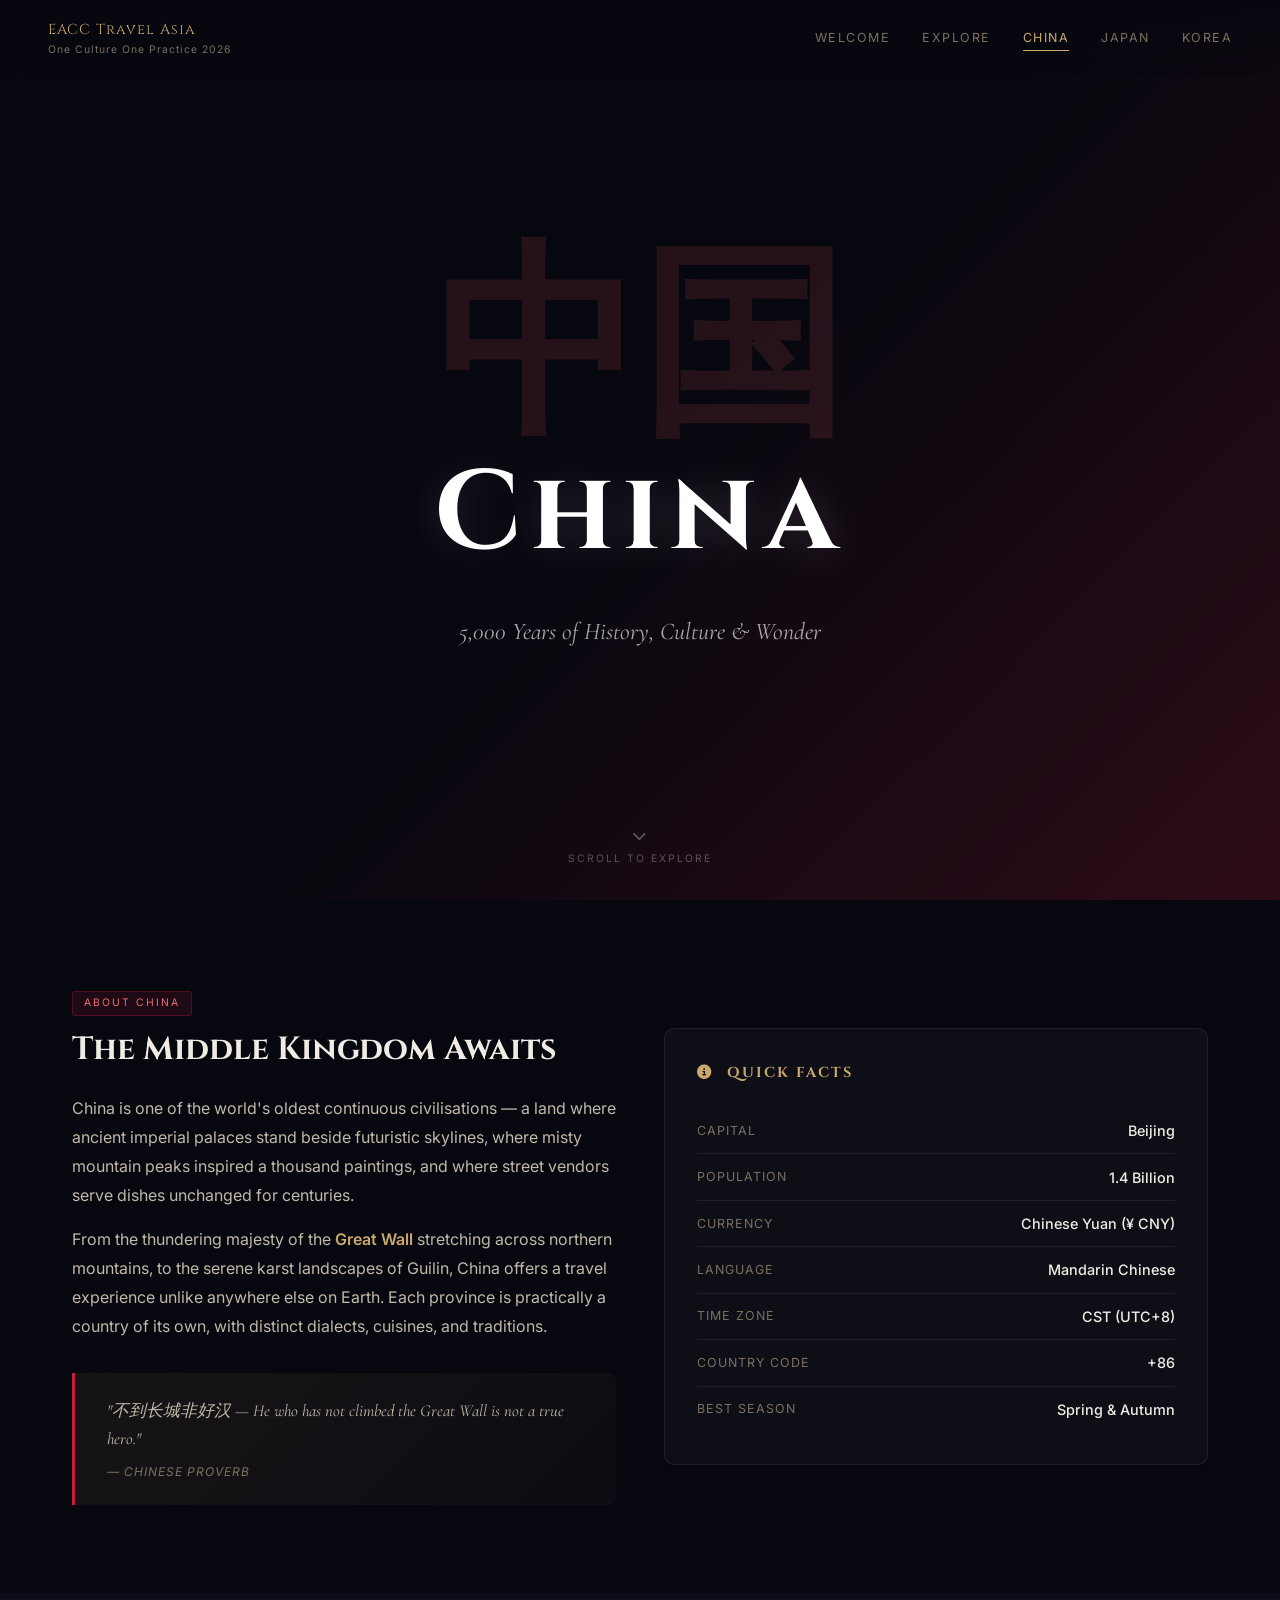
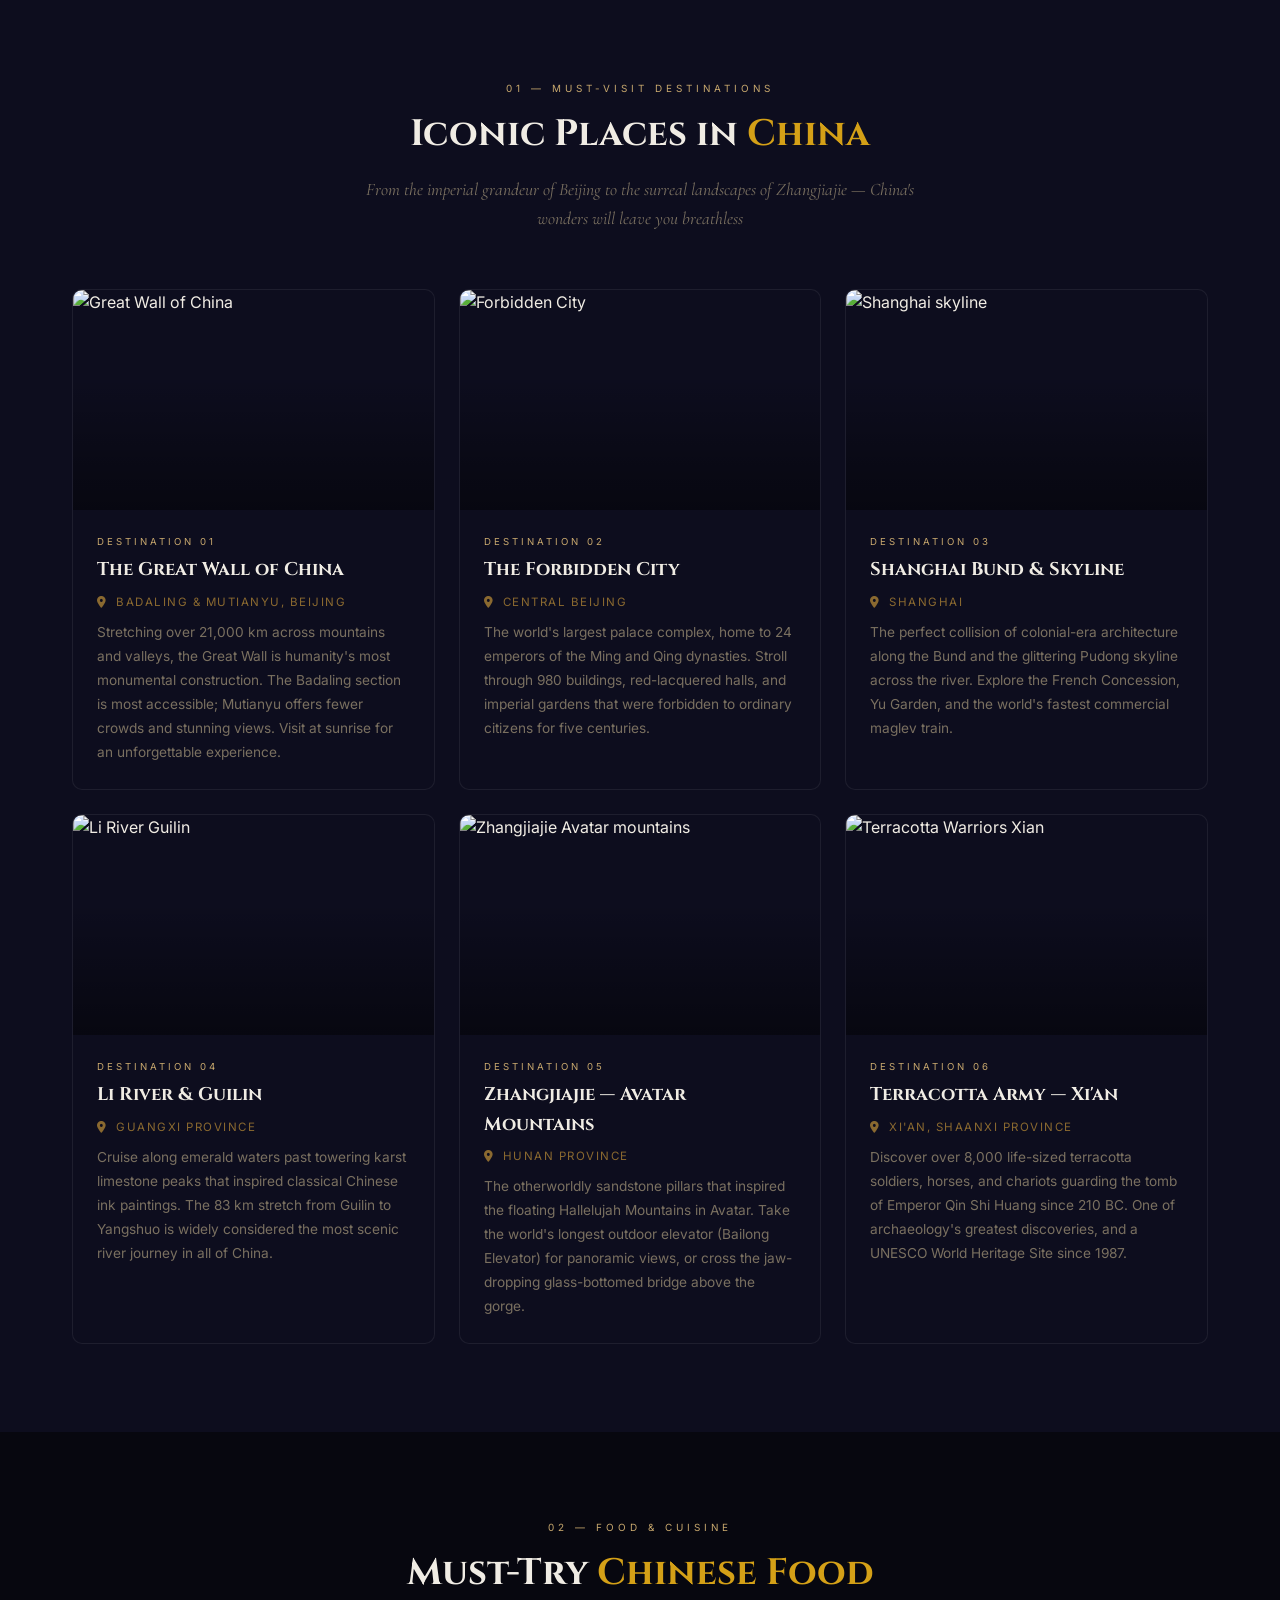
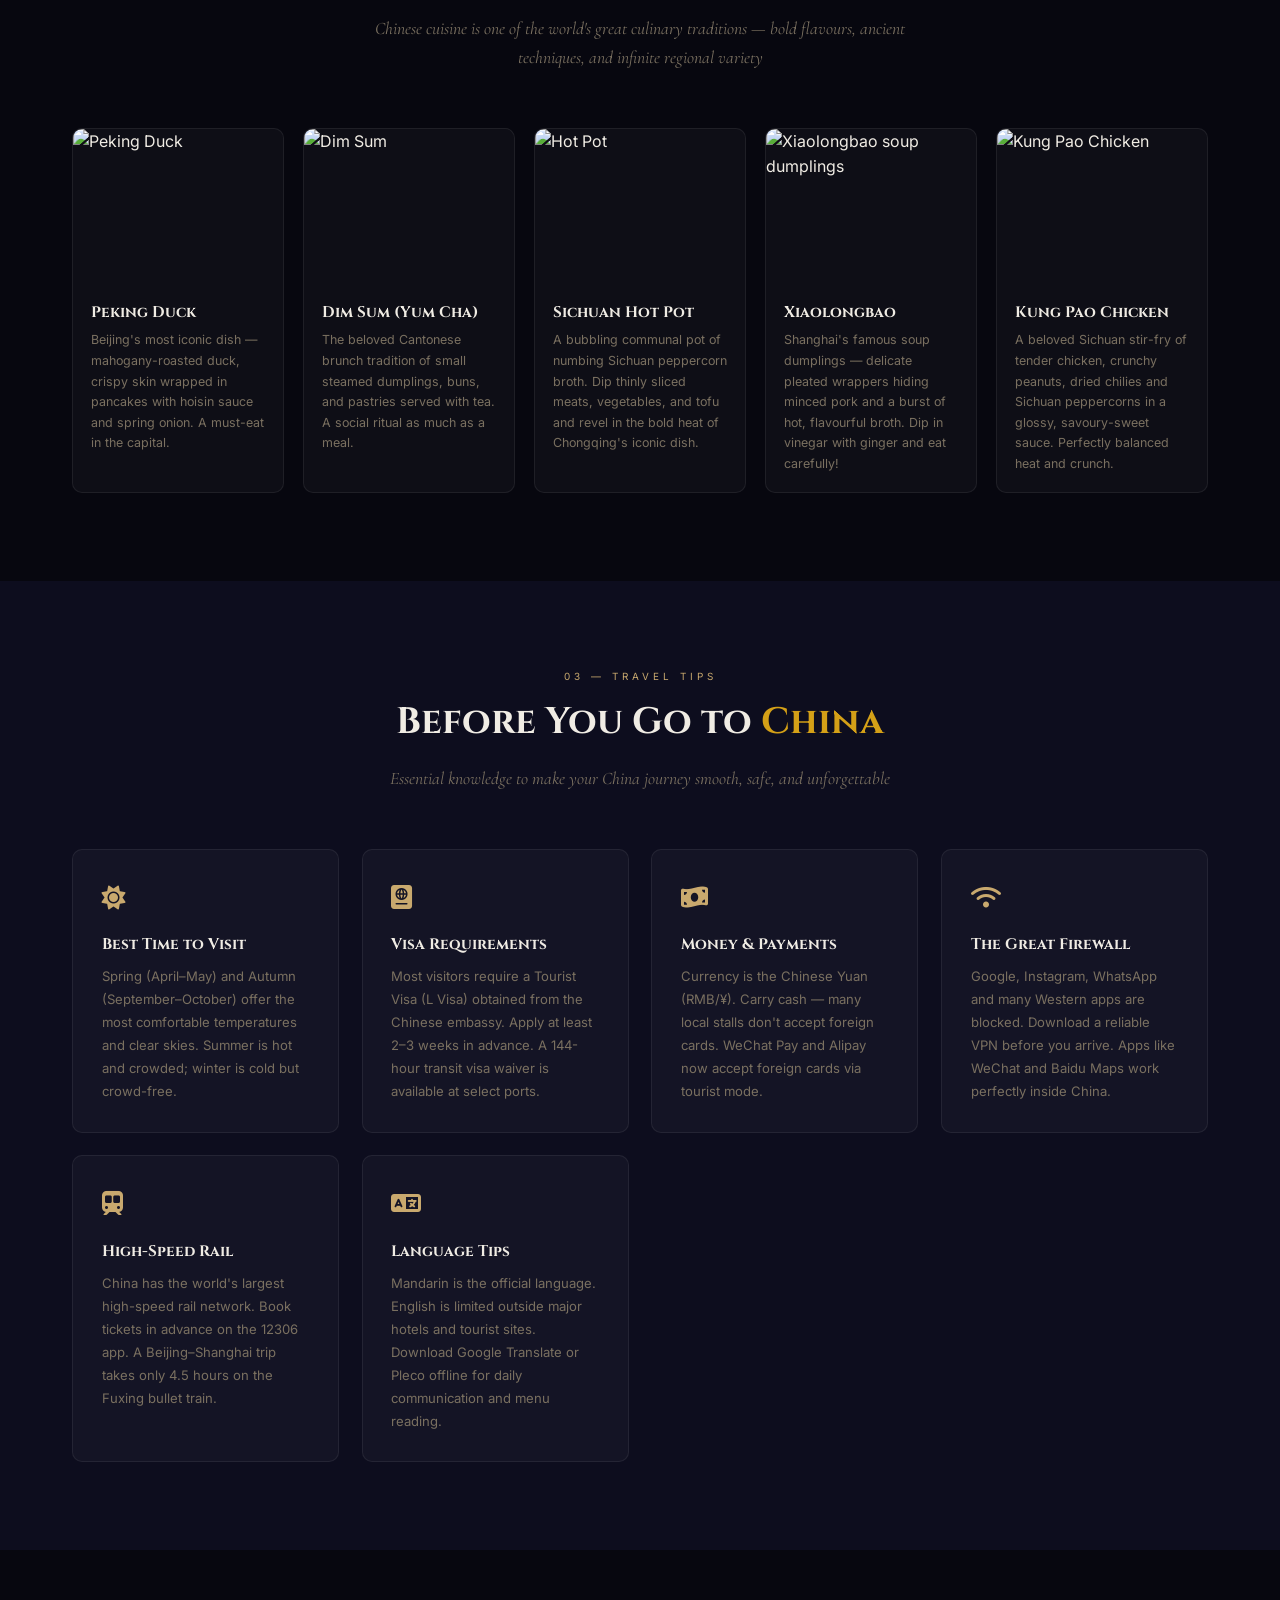
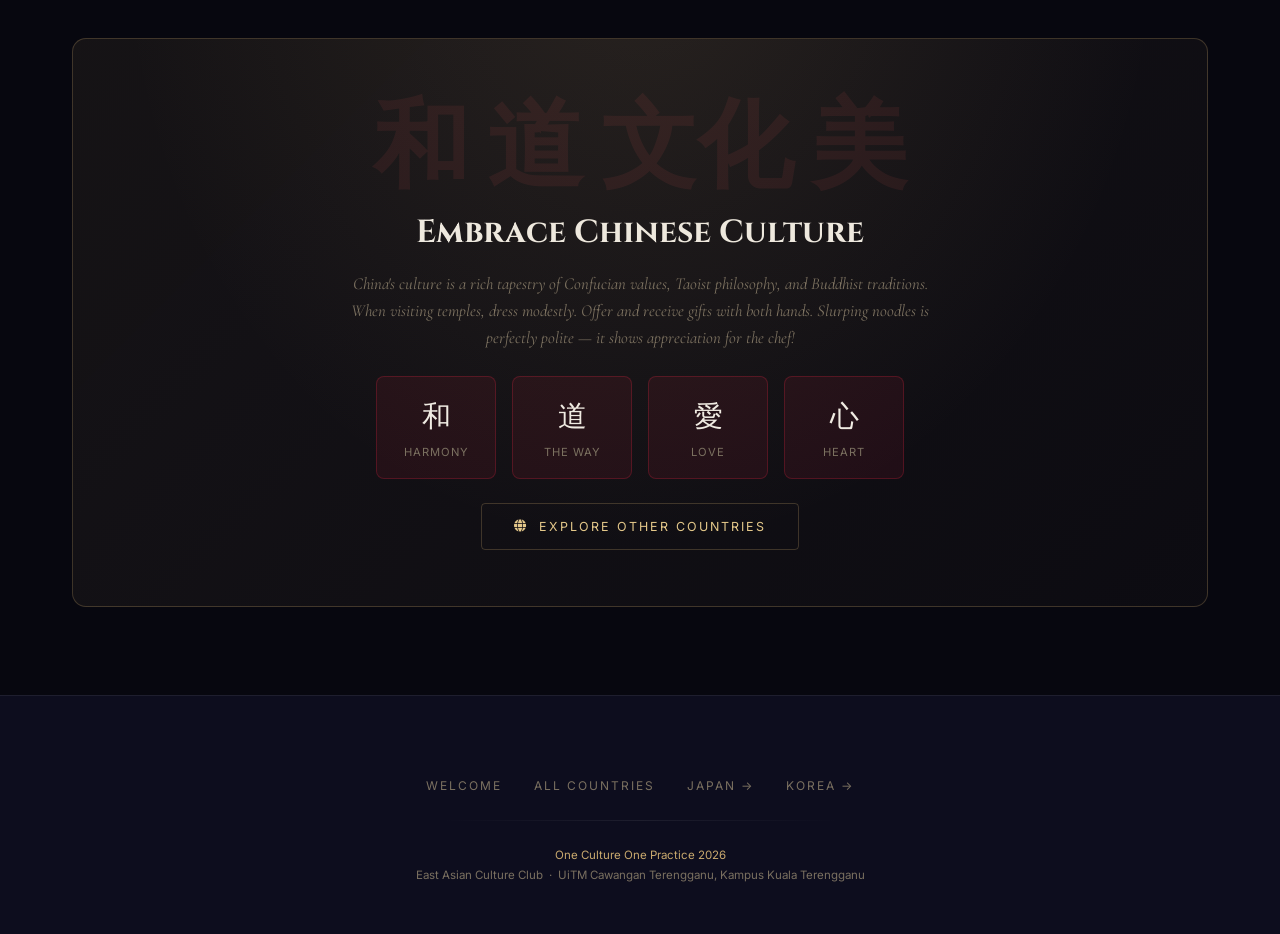
==== china.html @ a88ad06d "Initial commit: EACC East Asia Travel Website - One Culture One Practice 2026" ====
<!DOCTYPE html>
<html lang="en">
<head>
  <meta charset="UTF-8">
  <meta name="viewport" content="width=device-width, initial-scale=1.0">
  <title>China Travel Ideas — EACC One Culture One Practice 2026</title>
  <meta name="description" content="Discover China's must-visit destinations, food, and travel tips. Presented by EACC UiTM at One Culture One Practice 2026.">
  <link rel="preconnect" href="https://fonts.googleapis.com">
  <link rel="preconnect" href="https://fonts.gstatic.com" crossorigin>
  <link href="https://fonts.googleapis.com/css2?family=Cinzel:wght@400;600;700&family=Cormorant+Garamond:ital,wght@0,300;0,400;0,600;1,300;1,400&family=Inter:wght@300;400;500;600;700&display=swap" rel="stylesheet">
  <link rel="stylesheet" href="https://cdnjs.cloudflare.com/ajax/libs/font-awesome/6.5.0/css/all.min.css">
  <link rel="stylesheet" href="css/style.css">
  <style>
    .china-accent { color: var(--china-red); }
    .section-title .accent { color: #d4a017; }
    .china-body .tip-card:hover { border-color: rgba(196,30,58,0.4); box-shadow: 0 0 30px rgba(196,30,58,0.08); }
    .intro-accent { border-left-color: var(--china-red) !important; }
    .china-tag { background:rgba(196,30,58,0.12); color:#e87070; border:1px solid rgba(196,30,58,0.3); display:inline-block; font-size:0.65rem; text-transform:uppercase; letter-spacing:2px; padding:0.2rem 0.7rem; border-radius:3px; margin-bottom:0.5rem; }
  </style>
</head>
<body class="country-body china-body">

  <!-- Navbar -->
  <nav class="navbar" role="navigation">
    <div class="nav-brand">
      <img src="assets/eacc-logo.png" alt="EACC" onerror="this.style.display='none'" style="height:34px;">
      <div>
        <span class="nav-brand-text">EACC Travel Asia</span>
        <span class="nav-brand-sub">One Culture One Practice 2026</span>
      </div>
    </div>
    <button class="nav-toggle" aria-label="Toggle navigation"><span></span><span></span><span></span></button>
    <ul class="nav-links">
      <li><a href="index.html">Welcome</a></li>
      <li><a href="main.html">Explore</a></li>
      <li><a href="china.html" class="active">China</a></li>
      <li><a href="japan.html">Japan</a></li>
      <li><a href="korea.html">Korea</a></li>
    </ul>
  </nav>

  <!-- HERO -->
  <section class="country-hero" aria-label="China hero">
    <div class="hero-bg" style="background-image:url('https://images.unsplash.com/photo-1508804185872-d7badad00f7d?auto=format&fit=crop&w=1920&q=80');"></div>
    <div class="hero-overlay china-overlay"></div>
    <div class="hero-content">
      <div class="hero-script" aria-hidden="true">中国</div>
      <h1 class="hero-country-name">China</h1>
      <p class="hero-country-sub">5,000 Years of History, Culture &amp; Wonder</p>
    </div>
    <div class="hero-scroll-hint" aria-hidden="true">
      <i class="fa-solid fa-chevron-down"></i>
      <span>Scroll to explore</span>
    </div>
  </section>

  <!-- INTRODUCTION -->
  <section class="section">
    <div class="container">
      <div class="intro-grid">
        <div class="intro-text">
          <div class="china-tag">About China</div>
          <h2 style="font-family:'Cinzel',serif; font-size:clamp(1.3rem,3vw,2rem); color:var(--text); margin-bottom:1.2rem;">
            The Middle Kingdom Awaits
          </h2>
          <p>China is one of the world's oldest continuous civilisations — a land where ancient imperial palaces stand beside futuristic skylines, where misty mountain peaks inspired a thousand paintings, and where street vendors serve dishes unchanged for centuries.</p>
          <p>From the thundering majesty of the <span class="highlight">Great Wall</span> stretching across northern mountains, to the serene karst landscapes of Guilin, China offers a travel experience unlike anywhere else on Earth. Each province is practically a country of its own, with distinct dialects, cuisines, and traditions.</p>
          <div class="quote-block intro-accent" style="border-left-color:var(--china-red);">
            <blockquote>"不到长城非好汉 — He who has not climbed the Great Wall is not a true hero."</blockquote>
            <cite>— Chinese Proverb</cite>
          </div>
        </div>
        <div>
          <div class="quick-facts">
            <h3><i class="fa-solid fa-circle-info" style="margin-right:0.5rem;"></i> Quick Facts</h3>
            <div class="fact-row"><span class="fact-key">Capital</span><span class="fact-val">Beijing</span></div>
            <div class="fact-row"><span class="fact-key">Population</span><span class="fact-val">1.4 Billion</span></div>
            <div class="fact-row"><span class="fact-key">Currency</span><span class="fact-val">Chinese Yuan (¥ CNY)</span></div>
            <div class="fact-row"><span class="fact-key">Language</span><span class="fact-val">Mandarin Chinese</span></div>
            <div class="fact-row"><span class="fact-key">Time Zone</span><span class="fact-val">CST (UTC+8)</span></div>
            <div class="fact-row"><span class="fact-key">Country Code</span><span class="fact-val">+86</span></div>
            <div class="fact-row"><span class="fact-key">Best Season</span><span class="fact-val">Spring &amp; Autumn</span></div>
          </div>
        </div>
      </div>
    </div>
  </section>

  <!-- DESTINATIONS -->
  <section class="section section-alt" id="destinations">
    <div class="container">
      <div class="section-header fade-in">
        <span class="section-number">01 — Must-Visit Destinations</span>
        <h2 class="section-title">Iconic Places in <span class="accent">China</span></h2>
        <p class="section-desc">From the imperial grandeur of Beijing to the surreal landscapes of Zhangjiajie — China's wonders will leave you breathless</p>
      </div>
      <div class="destinations-grid">

        <article class="dest-card fade-in">
          <div class="dest-img-wrap">
            <img class="dest-img" src="https://images.unsplash.com/photo-1508804185872-d7badad00f7d?auto=format&fit=crop&w=800&q=80" alt="Great Wall of China" loading="lazy">
            <div class="dest-img-overlay"></div>
          </div>
          <div class="dest-info">
            <span class="dest-rank">Destination 01</span>
            <h3 class="dest-name">The Great Wall of China</h3>
            <p class="dest-location"><i class="fa-solid fa-location-dot" style="margin-right:4px;"></i> Badaling &amp; Mutianyu, Beijing</p>
            <p class="dest-desc">Stretching over 21,000 km across mountains and valleys, the Great Wall is humanity's most monumental construction. The Badaling section is most accessible; Mutianyu offers fewer crowds and stunning views. Visit at sunrise for an unforgettable experience.</p>
          </div>
        </article>

        <article class="dest-card fade-in delay-1">
          <div class="dest-img-wrap">
            <img class="dest-img" src="https://images.unsplash.com/photo-1529921879218-f99546ab2f5a?auto=format&fit=crop&w=800&q=80" alt="Forbidden City" loading="lazy">
            <div class="dest-img-overlay"></div>
          </div>
          <div class="dest-info">
            <span class="dest-rank">Destination 02</span>
            <h3 class="dest-name">The Forbidden City</h3>
            <p class="dest-location"><i class="fa-solid fa-location-dot" style="margin-right:4px;"></i> Central Beijing</p>
            <p class="dest-desc">The world's largest palace complex, home to 24 emperors of the Ming and Qing dynasties. Stroll through 980 buildings, red-lacquered halls, and imperial gardens that were forbidden to ordinary citizens for five centuries.</p>
          </div>
        </article>

        <article class="dest-card fade-in delay-2">
          <div class="dest-img-wrap">
            <img class="dest-img" src="https://images.unsplash.com/photo-1537531829519-3a3ef9e98a27?auto=format&fit=crop&w=800&q=80" alt="Shanghai skyline" loading="lazy">
            <div class="dest-img-overlay"></div>
          </div>
          <div class="dest-info">
            <span class="dest-rank">Destination 03</span>
            <h3 class="dest-name">Shanghai Bund &amp; Skyline</h3>
            <p class="dest-location"><i class="fa-solid fa-location-dot" style="margin-right:4px;"></i> Shanghai</p>
            <p class="dest-desc">The perfect collision of colonial-era architecture along the Bund and the glittering Pudong skyline across the river. Explore the French Concession, Yu Garden, and the world's fastest commercial maglev train.</p>
          </div>
        </article>

        <article class="dest-card fade-in delay-3">
          <div class="dest-img-wrap">
            <img class="dest-img" src="https://images.unsplash.com/photo-1570197788417-0e82375c9371?auto=format&fit=crop&w=800&q=80" alt="Li River Guilin" loading="lazy">
            <div class="dest-img-overlay"></div>
          </div>
          <div class="dest-info">
            <span class="dest-rank">Destination 04</span>
            <h3 class="dest-name">Li River &amp; Guilin</h3>
            <p class="dest-location"><i class="fa-solid fa-location-dot" style="margin-right:4px;"></i> Guangxi Province</p>
            <p class="dest-desc">Cruise along emerald waters past towering karst limestone peaks that inspired classical Chinese ink paintings. The 83 km stretch from Guilin to Yangshuo is widely considered the most scenic river journey in all of China.</p>
          </div>
        </article>

        <article class="dest-card fade-in delay-4">
          <div class="dest-img-wrap">
            <img class="dest-img" src="https://images.unsplash.com/photo-1538543651-caaa4b676eb3?auto=format&fit=crop&w=800&q=80" alt="Zhangjiajie Avatar mountains" loading="lazy">
            <div class="dest-img-overlay"></div>
          </div>
          <div class="dest-info">
            <span class="dest-rank">Destination 05</span>
            <h3 class="dest-name">Zhangjiajie — Avatar Mountains</h3>
            <p class="dest-location"><i class="fa-solid fa-location-dot" style="margin-right:4px;"></i> Hunan Province</p>
            <p class="dest-desc">The otherworldly sandstone pillars that inspired the floating Hallelujah Mountains in Avatar. Take the world's longest outdoor elevator (Bailong Elevator) for panoramic views, or cross the jaw-dropping glass-bottomed bridge above the gorge.</p>
          </div>
        </article>

        <article class="dest-card fade-in">
          <div class="dest-img-wrap">
            <img class="dest-img" src="https://images.unsplash.com/photo-1548013146-72479768bada?auto=format&fit=crop&w=800&q=80" alt="Terracotta Warriors Xian" loading="lazy">
            <div class="dest-img-overlay"></div>
          </div>
          <div class="dest-info">
            <span class="dest-rank">Destination 06</span>
            <h3 class="dest-name">Terracotta Army — Xi'an</h3>
            <p class="dest-location"><i class="fa-solid fa-location-dot" style="margin-right:4px;"></i> Xi'an, Shaanxi Province</p>
            <p class="dest-desc">Discover over 8,000 life-sized terracotta soldiers, horses, and chariots guarding the tomb of Emperor Qin Shi Huang since 210 BC. One of archaeology's greatest discoveries, and a UNESCO World Heritage Site since 1987.</p>
          </div>
        </article>

      </div>
    </div>
  </section>

  <!-- FOOD -->
  <section class="section" id="food">
    <div class="container">
      <div class="section-header fade-in">
        <span class="section-number">02 — Food &amp; Cuisine</span>
        <h2 class="section-title">Must-Try <span class="accent">Chinese Food</span></h2>
        <p class="section-desc">Chinese cuisine is one of the world's great culinary traditions — bold flavours, ancient techniques, and infinite regional variety</p>
      </div>
      <div class="food-grid">

        <div class="food-card fade-in">
          <div class="food-img-wrap">
            <img class="food-img" src="https://images.unsplash.com/photo-1563245372-f21724e3856d?auto=format&fit=crop&w=600&q=80" alt="Peking Duck" loading="lazy">
          </div>
          <div class="food-info">
            <h3 class="food-name">Peking Duck</h3>
            <p class="food-desc">Beijing's most iconic dish — mahogany-roasted duck, crispy skin wrapped in pancakes with hoisin sauce and spring onion. A must-eat in the capital.</p>
          </div>
        </div>

        <div class="food-card fade-in delay-1">
          <div class="food-img-wrap">
            <img class="food-img" src="https://images.unsplash.com/photo-1558618666-fcd25c85cd64?auto=format&fit=crop&w=600&q=80" alt="Dim Sum" loading="lazy">
          </div>
          <div class="food-info">
            <h3 class="food-name">Dim Sum (Yum Cha)</h3>
            <p class="food-desc">The beloved Cantonese brunch tradition of small steamed dumplings, buns, and pastries served with tea. A social ritual as much as a meal.</p>
          </div>
        </div>

        <div class="food-card fade-in delay-2">
          <div class="food-img-wrap">
            <img class="food-img" src="https://images.unsplash.com/photo-1547592166-23ac45744acd?auto=format&fit=crop&w=600&q=80" alt="Hot Pot" loading="lazy">
          </div>
          <div class="food-info">
            <h3 class="food-name">Sichuan Hot Pot</h3>
            <p class="food-desc">A bubbling communal pot of numbing Sichuan peppercorn broth. Dip thinly sliced meats, vegetables, and tofu and revel in the bold heat of Chongqing's iconic dish.</p>
          </div>
        </div>

        <div class="food-card fade-in delay-3">
          <div class="food-img-wrap">
            <img class="food-img" src="https://images.unsplash.com/photo-1496116218417-1a781b1c416c?auto=format&fit=crop&w=600&q=80" alt="Xiaolongbao soup dumplings" loading="lazy">
          </div>
          <div class="food-info">
            <h3 class="food-name">Xiaolongbao</h3>
            <p class="food-desc">Shanghai's famous soup dumplings — delicate pleated wrappers hiding minced pork and a burst of hot, flavourful broth. Dip in vinegar with ginger and eat carefully!</p>
          </div>
        </div>

        <div class="food-card fade-in delay-4">
          <div class="food-img-wrap">
            <img class="food-img" src="https://images.unsplash.com/photo-1455619452474-d2be8b1e70cd?auto=format&fit=crop&w=600&q=80" alt="Kung Pao Chicken" loading="lazy">
          </div>
          <div class="food-info">
            <h3 class="food-name">Kung Pao Chicken</h3>
            <p class="food-desc">A beloved Sichuan stir-fry of tender chicken, crunchy peanuts, dried chilies and Sichuan peppercorns in a glossy, savoury-sweet sauce. Perfectly balanced heat and crunch.</p>
          </div>
        </div>

      </div>
    </div>
  </section>

  <!-- TRAVEL TIPS -->
  <section class="section section-alt" id="tips">
    <div class="container">
      <div class="section-header fade-in">
        <span class="section-number">03 — Travel Tips</span>
        <h2 class="section-title">Before You Go to <span class="accent">China</span></h2>
        <p class="section-desc">Essential knowledge to make your China journey smooth, safe, and unforgettable</p>
      </div>
      <div class="tips-grid">
        <div class="tip-card fade-in">
          <div class="tip-icon"><i class="fa-solid fa-sun"></i></div>
          <h3 class="tip-title">Best Time to Visit</h3>
          <p class="tip-text">Spring (April–May) and Autumn (September–October) offer the most comfortable temperatures and clear skies. Summer is hot and crowded; winter is cold but crowd-free.</p>
        </div>
        <div class="tip-card fade-in delay-1">
          <div class="tip-icon"><i class="fa-solid fa-passport"></i></div>
          <h3 class="tip-title">Visa Requirements</h3>
          <p class="tip-text">Most visitors require a Tourist Visa (L Visa) obtained from the Chinese embassy. Apply at least 2–3 weeks in advance. A 144-hour transit visa waiver is available at select ports.</p>
        </div>
        <div class="tip-card fade-in delay-2">
          <div class="tip-icon"><i class="fa-solid fa-money-bill-wave"></i></div>
          <h3 class="tip-title">Money &amp; Payments</h3>
          <p class="tip-text">Currency is the Chinese Yuan (RMB/¥). Carry cash — many local stalls don't accept foreign cards. WeChat Pay and Alipay now accept foreign cards via tourist mode.</p>
        </div>
        <div class="tip-card fade-in delay-3">
          <div class="tip-icon"><i class="fa-solid fa-wifi"></i></div>
          <h3 class="tip-title">The Great Firewall</h3>
          <p class="tip-text">Google, Instagram, WhatsApp and many Western apps are blocked. Download a reliable VPN before you arrive. Apps like WeChat and Baidu Maps work perfectly inside China.</p>
        </div>
        <div class="tip-card fade-in delay-4">
          <div class="tip-icon"><i class="fa-solid fa-train-subway"></i></div>
          <h3 class="tip-title">High-Speed Rail</h3>
          <p class="tip-text">China has the world's largest high-speed rail network. Book tickets in advance on the 12306 app. A Beijing–Shanghai trip takes only 4.5 hours on the Fuxing bullet train.</p>
        </div>
        <div class="tip-card fade-in">
          <div class="tip-icon"><i class="fa-solid fa-language"></i></div>
          <h3 class="tip-title">Language Tips</h3>
          <p class="tip-text">Mandarin is the official language. English is limited outside major hotels and tourist sites. Download Google Translate or Pleco offline for daily communication and menu reading.</p>
        </div>
      </div>
    </div>
  </section>

  <!-- CULTURAL INSIGHT -->
  <section class="section" id="culture">
    <div class="container">
      <div class="cultural-banner fade-in">
        <div class="cultural-banner-script" aria-hidden="true" style="color:#ff6060;">和 道 文化 美</div>
        <h2>Embrace Chinese Culture</h2>
        <p>China's culture is a rich tapestry of Confucian values, Taoist philosophy, and Buddhist traditions. When visiting temples, dress modestly. Offer and receive gifts with both hands. Slurping noodles is perfectly polite — it shows appreciation for the chef!</p>
        <div style="display:flex; gap:1rem; justify-content:center; flex-wrap:wrap; margin:1.5rem 0;">
          <div style="background:rgba(196,30,58,0.1); border:1px solid rgba(196,30,58,0.3); border-radius:8px; padding:1rem 1.5rem; text-align:center; min-width:120px;">
            <div style="font-size:1.8rem; margin-bottom:0.3rem;">和</div>
            <div style="font-size:0.7rem; color:var(--text-muted); text-transform:uppercase; letter-spacing:1px;">Harmony</div>
          </div>
          <div style="background:rgba(196,30,58,0.1); border:1px solid rgba(196,30,58,0.3); border-radius:8px; padding:1rem 1.5rem; text-align:center; min-width:120px;">
            <div style="font-size:1.8rem; margin-bottom:0.3rem;">道</div>
            <div style="font-size:0.7rem; color:var(--text-muted); text-transform:uppercase; letter-spacing:1px;">The Way</div>
          </div>
          <div style="background:rgba(196,30,58,0.1); border:1px solid rgba(196,30,58,0.3); border-radius:8px; padding:1rem 1.5rem; text-align:center; min-width:120px;">
            <div style="font-size:1.8rem; margin-bottom:0.3rem;">愛</div>
            <div style="font-size:0.7rem; color:var(--text-muted); text-transform:uppercase; letter-spacing:1px;">Love</div>
          </div>
          <div style="background:rgba(196,30,58,0.1); border:1px solid rgba(196,30,58,0.3); border-radius:8px; padding:1rem 1.5rem; text-align:center; min-width:120px;">
            <div style="font-size:1.8rem; margin-bottom:0.3rem;">心</div>
            <div style="font-size:0.7rem; color:var(--text-muted); text-transform:uppercase; letter-spacing:1px;">Heart</div>
          </div>
        </div>
        <a href="main.html" class="explore-more-btn">
          <i class="fa-solid fa-globe"></i> Explore Other Countries
        </a>
      </div>
    </div>
  </section>

  <!-- Footer -->
  <footer class="page-footer">
    <div class="footer-logos">
      <img src="assets/uitm-logo.png" alt="UiTM" onerror="this.style.display='none'">
      <img src="assets/eacc-logo.png" alt="EACC" onerror="this.style.display='none'">
    </div>
    <nav class="footer-nav">
      <a href="index.html">Welcome</a>
      <a href="main.html">All Countries</a>
      <a href="japan.html">Japan →</a>
      <a href="korea.html">Korea →</a>
    </nav>
    <div class="footer-divider"></div>
    <p class="footer-credit">
      <span>One Culture One Practice 2026</span><br>
      East Asian Culture Club &nbsp;·&nbsp; UiTM Cawangan Terengganu, Kampus Kuala Terengganu
    </p>
  </footer>

  <script src="js/animations.js"></script>
</body>
</html>
---- css/style.css ----
/* ================================================
   EACC Travel Asia — One Culture One Practice 2026
   Main Stylesheet
   ================================================ */

/* ---- Variables ---- */
:root {
  --dark-bg: #07070f;
  --bg-2: #0d0d1e;
  --bg-card: rgba(255,255,255,0.03);
  --gold: #c9a96e;
  --gold-light: #e4c88a;
  --gold-dark: #8a6930;
  --red-accent: #c84b31;
  --text: #f0ece4;
  --text-sub: #c0b8a8;
  --text-muted: #7a7060;
  --border: rgba(201,169,110,0.25);
  --border-subtle: rgba(255,255,255,0.07);
  --glow: 0 0 40px rgba(201,169,110,0.12);
  --china-red: #c41e3a;
  --china-gold: #f5c518;
  --japan-crimson: #bc002d;
  --japan-sakura: #ffb7c5;
  --korea-blue: #003478;
  --korea-red: #cd2e3a;
}

/* ---- Reset ---- */
*, *::before, *::after { margin:0; padding:0; box-sizing:border-box; }
html { scroll-behavior:smooth; font-size:16px; }
body { background:var(--dark-bg); color:var(--text); font-family:'Inter',sans-serif; line-height:1.6; overflow-x:hidden; min-height:100vh; }
img { max-width:100%; height:auto; display:block; }
a { text-decoration:none; color:inherit; }
ul { list-style:none; }

/* ---- Custom Scrollbar ---- */
::-webkit-scrollbar { width:6px; }
::-webkit-scrollbar-track { background:var(--dark-bg); }
::-webkit-scrollbar-thumb { background:var(--gold-dark); border-radius:3px; }

/* ================================================
   LANDING PAGE
   ================================================ */
.landing-body {
  background: radial-gradient(ellipse at 50% 40%, #14102a 0%, #07070f 60%);
  min-height:100vh;
  display:flex; align-items:center; justify-content:center;
  position:relative; overflow:hidden;
}

/* Floating background characters */
.bg-chars { position:fixed; inset:0; pointer-events:none; z-index:0; overflow:hidden; }
.bg-char {
  position:absolute;
  font-family:'Noto Serif SC','Noto Serif',serif;
  color:rgba(201,169,110,0.055);
  font-weight:900;
  animation:floatChar linear infinite;
  user-select:none; line-height:1;
}
@keyframes floatChar {
  0%   { transform:translateY(110vh) rotate(-5deg); opacity:0; }
  8%   { opacity:1; }
  92%  { opacity:1; }
  100% { transform:translateY(-15vh) rotate(10deg); opacity:0; }
}

/* Cherry blossom petals */
.petal {
  position:fixed;
  border-radius:50% 0 50% 50%;
  animation:petalFall linear infinite;
  opacity:0; pointer-events:none; z-index:1;
}
@keyframes petalFall {
  0%   { transform:translateY(-30px) rotate(0deg) translateX(0); opacity:0; }
  10%  { opacity:0.75; }
  90%  { opacity:0.5; }
  100% { transform:translateY(105vh) rotate(800deg) translateX(80px); opacity:0; }
}

/* Landing Content */
.landing-content {
  position:relative; z-index:10;
  display:flex; flex-direction:column; align-items:center; text-align:center;
  padding:3rem 2rem; max-width:860px; width:100%;
}

/* Logo Row */
.logo-row { display:flex; align-items:center; justify-content:center; gap:2.5rem; margin-bottom:2rem; flex-wrap:wrap; }
.logo-item img {
  height:75px; object-fit:contain;
  filter:drop-shadow(0 0 18px rgba(201,169,110,0.25));
  transition:filter 0.3s;
}
.logo-item img:hover { filter:drop-shadow(0 0 28px rgba(201,169,110,0.45)); }
.logo-divider { width:1px; height:60px; background:var(--border); }

/* Decorative Divider */
.deco-line {
  width:100%; height:1px;
  background:linear-gradient(90deg, transparent, var(--gold), transparent);
  margin:1.5rem 0; position:relative;
}
.deco-line::before {
  content:'❖'; position:absolute; left:50%; top:50%;
  transform:translate(-50%,-50%);
  color:var(--gold); background:var(--dark-bg);
  padding:0 0.6rem; font-size:0.7rem;
}

/* Event Badge */
.event-badge {
  display:inline-flex; align-items:center; gap:0.5rem;
  background:rgba(201,169,110,0.1); border:1px solid var(--border);
  border-radius:50px; padding:0.4rem 1.2rem;
  font-size:0.7rem; font-weight:600; color:var(--gold-light);
  text-transform:uppercase; letter-spacing:3px; margin-bottom:1.2rem;
}

/* Event Title */
.event-title {
  font-family:'Cinzel',serif;
  font-size:clamp(2rem,6vw,4.2rem);
  font-weight:700; line-height:1.1; color:var(--text);
  margin-bottom:0.8rem;
  text-shadow:0 0 80px rgba(201,169,110,0.18);
}
.event-title .gold { color:var(--gold); }

/* Taglines */
.tagline {
  font-family:'Cormorant Garamond',serif;
  font-size:clamp(1rem,2.5vw,1.4rem);
  font-style:italic; color:var(--text-sub);
  margin-bottom:0.3rem; letter-spacing:1px;
}
.tagline-malay {
  font-size:clamp(0.78rem,1.6vw,0.95rem);
  color:var(--text-muted); font-style:italic;
  margin-bottom:1.8rem;
}

/* Cultural Values */
.cultural-values { display:flex; flex-wrap:wrap; justify-content:center; gap:0.6rem; margin-bottom:2rem; }
.value-tag {
  font-size:0.65rem; text-transform:uppercase; letter-spacing:2.5px;
  color:var(--gold); padding:0.3rem 0.85rem;
  border:1px solid rgba(201,169,110,0.3); border-radius:3px;
}

/* Event Info */
.event-info { display:grid; grid-template-columns:repeat(auto-fit,minmax(140px,1fr)); gap:1.5rem; width:100%; max-width:560px; margin:0 auto 2.5rem; }
.info-item { display:flex; flex-direction:column; align-items:center; gap:0.25rem; }
.info-icon { font-size:1.2rem; color:var(--gold); margin-bottom:0.2rem; }
.info-label { font-size:0.62rem; text-transform:uppercase; letter-spacing:2px; color:var(--text-muted); }
.info-value { font-size:0.88rem; font-weight:500; color:var(--text); }

/* CTA Button */
.cta-btn {
  display:inline-flex; align-items:center; gap:0.8rem;
  background:linear-gradient(135deg, #b8943f, #e4c88a, #b8943f);
  background-size:200% 200%;
  color:#1a0f00; font-family:'Cinzel',serif;
  font-size:0.9rem; font-weight:700;
  padding:1rem 2.8rem; border-radius:4px;
  letter-spacing:2.5px; text-transform:uppercase;
  animation:shimmerBtn 3.5s ease infinite;
  transition:all 0.35s cubic-bezier(0.25,0.46,0.45,0.94);
  box-shadow:0 4px 30px rgba(201,169,110,0.25), inset 0 1px 0 rgba(255,255,255,0.2);
}
.cta-btn:hover { transform:translateY(-4px) scale(1.02); box-shadow:0 12px 50px rgba(201,169,110,0.45), inset 0 1px 0 rgba(255,255,255,0.2); }
.cta-arrow { display:inline-block; transition:transform 0.3s ease; }
.cta-btn:hover .cta-arrow { transform:translateX(6px); }
@keyframes shimmerBtn {
  0%   { background-position:0% 50%; }
  50%  { background-position:100% 50%; }
  100% { background-position:0% 50%; }
}

/* Organiser credit */
.organiser-line { font-size:0.72rem; color:var(--text-muted); margin-top:1.5rem; letter-spacing:1px; }
.organiser-line span { color:var(--gold); }

/* ================================================
   NAVBAR (shared across pages)
   ================================================ */
.navbar {
  position:fixed; top:0; left:0; right:0; z-index:1000;
  padding:1rem 3rem;
  display:flex; align-items:center; justify-content:space-between;
  background:linear-gradient(180deg,rgba(7,7,15,0.96),rgba(7,7,15,0));
  backdrop-filter:blur(12px);
  border-bottom:1px solid transparent;
  transition:all 0.3s ease;
}
.navbar.scrolled { background:rgba(7,7,15,0.98); border-bottom-color:var(--border-subtle); }

.nav-brand { display:flex; align-items:center; gap:0.8rem; }
.nav-brand img { height:34px; object-fit:contain; filter:drop-shadow(0 0 8px rgba(201,169,110,0.3)); }
.nav-brand-text { font-family:'Cinzel',serif; font-size:0.9rem; color:var(--gold); letter-spacing:1px; line-height:1.2; }
.nav-brand-sub { font-size:0.65rem; color:var(--text-muted); letter-spacing:1px; display:block; }

.nav-links { display:flex; align-items:center; gap:2rem; }
.nav-links a {
  font-size:0.78rem; color:var(--text-muted);
  text-transform:uppercase; letter-spacing:1.5px;
  position:relative; transition:color 0.3s;
  padding:0.25rem 0;
}
.nav-links a::after {
  content:''; position:absolute; bottom:-2px; left:0; right:0;
  height:1px; background:var(--gold); transform:scaleX(0);
  transition:transform 0.3s ease; transform-origin:center;
}
.nav-links a:hover, .nav-links a.active { color:var(--gold); }
.nav-links a:hover::after, .nav-links a.active::after { transform:scaleX(1); }

.nav-toggle { display:none; flex-direction:column; gap:5px; cursor:pointer; padding:4px; }
.nav-toggle span { display:block; width:24px; height:2px; background:var(--gold); border-radius:2px; transition:all 0.3s; }

@media(max-width:768px) {
  .navbar { padding:1rem 1.5rem; }
  .nav-toggle { display:flex; }
  .nav-links {
    position:fixed; top:0; right:-100%; height:100vh;
    width:min(280px,80vw); background:rgba(7,7,15,0.98);
    flex-direction:column; justify-content:center;
    padding:3rem 2rem; gap:2.5rem;
    border-left:1px solid var(--border-subtle);
    transition:right 0.4s cubic-bezier(0.25,0.46,0.45,0.94);
    backdrop-filter:blur(20px);
  }
  .nav-links.open { right:0; }
  .nav-links a { font-size:1rem; }
}

/* ================================================
   MAIN PAGE — Country Selection
   ================================================ */
.main-body { background:var(--dark-bg); }

.main-hero {
  min-height:45vh; display:flex; flex-direction:column;
  align-items:center; justify-content:center; text-align:center;
  padding:8rem 2rem 4rem; position:relative;
  background:radial-gradient(ellipse at center, rgba(201,169,110,0.06) 0%, transparent 65%);
}
.main-hero::after {
  content:''; position:absolute; bottom:0; left:10%; right:10%;
  height:1px; background:linear-gradient(90deg,transparent,var(--border),transparent);
}

.overline { font-size:0.65rem; text-transform:uppercase; letter-spacing:4px; color:var(--gold); margin-bottom:0.8rem; display:block; }
.page-title { font-family:'Cinzel',serif; font-size:clamp(2rem,5vw,3.5rem); font-weight:700; color:var(--text); margin-bottom:1rem; }
.page-subtitle { font-family:'Cormorant Garamond',serif; font-size:clamp(1rem,2vw,1.3rem); font-style:italic; color:var(--text-muted); max-width:520px; margin:0 auto; }

/* Country Cards Grid */
.countries-grid { display:grid; grid-template-columns:repeat(3,1fr); min-height:58vh; }
@media(max-width:900px) { .countries-grid { grid-template-columns:1fr; min-height:auto; } }

.country-card {
  position:relative; overflow:hidden; cursor:pointer;
  min-height:480px; display:flex; align-items:flex-end;
  transition:flex 0.6s ease;
}
@media(max-width:900px) { .country-card { min-height:340px; } }

.country-card-bg {
  position:absolute; inset:0; background-size:cover; background-position:center;
  transition:transform 0.9s cubic-bezier(0.25,0.46,0.45,0.94);
}
.country-card:hover .country-card-bg { transform:scale(1.09); }

.country-card-overlay {
  position:absolute; inset:0;
  background:linear-gradient(0deg, rgba(7,7,15,0.92) 0%, rgba(7,7,15,0.4) 50%, rgba(7,7,15,0.15) 100%);
  transition:background 0.5s ease;
}
.country-card:hover .country-card-overlay { background:linear-gradient(0deg,rgba(7,7,15,0.94) 0%,rgba(7,7,15,0.55) 55%,rgba(7,7,15,0.2) 100%); }

.country-card-content { position:relative; z-index:10; padding:2.5rem; width:100%; }

.country-char {
  font-size:3.5rem; line-height:1; margin-bottom:0.4rem;
  opacity:0.4; transition:opacity 0.4s ease; font-weight:900;
}
.country-card:hover .country-char { opacity:0.9; }

.country-name { font-family:'Cinzel',serif; font-size:2rem; font-weight:700; color:#fff; margin-bottom:0.4rem; }

.country-tag { font-size:0.7rem; color:rgba(255,255,255,0.45); text-transform:uppercase; letter-spacing:2px; margin-bottom:1rem; }

.country-highlights {
  max-height:0; overflow:hidden; opacity:0;
  transition:max-height 0.5s ease, opacity 0.4s ease;
}
.country-card:hover .country-highlights { max-height:100px; opacity:1; }
.country-highlights li { font-size:0.8rem; color:rgba(255,255,255,0.6); margin-bottom:0.3rem; padding-left:1rem; position:relative; }
.country-highlights li::before { content:'→'; position:absolute; left:0; color:var(--gold); font-size:0.7rem; }

.country-btn {
  display:inline-flex; align-items:center; gap:0.4rem;
  font-size:0.75rem; text-transform:uppercase; letter-spacing:2px;
  color:var(--gold-light); margin-top:1.2rem;
  border-bottom:1px solid var(--gold); padding-bottom:2px;
  transition:gap 0.3s ease;
}
.country-card:hover .country-btn { gap:0.7rem; }

/* Country accent lines */
.card-china::before  { content:''; position:absolute; top:0; left:0; width:3px; height:100%; background:var(--china-red); z-index:5; }
.card-japan::before  { content:''; position:absolute; top:0; left:0; width:3px; height:100%; background:var(--japan-crimson); z-index:5; }
.card-korea::before  { content:''; position:absolute; top:0; left:0; width:3px; height:100%; background:var(--korea-blue); z-index:5; }

.card-china  .country-char { color:#ff8a8a; }
.card-japan  .country-char { color:var(--japan-sakura); }
.card-korea  .country-char { color:#7aaff0; }

/* ================================================
   COUNTRY PAGES — Shared Styles
   ================================================ */
.country-body { background:var(--dark-bg); }

/* Hero */
.country-hero {
  height:100vh; min-height:500px; position:relative;
  display:flex; align-items:center; justify-content:center; overflow:hidden;
}
.hero-bg { position:absolute; inset:0; background-size:cover; background-position:center; }
.hero-overlay { position:absolute; inset:0; }

.china-overlay  { background:linear-gradient(135deg, rgba(7,7,15,0.88) 0%,rgba(7,7,15,0.4) 50%,rgba(196,30,58,0.2) 100%); }
.japan-overlay  { background:linear-gradient(135deg, rgba(7,7,15,0.88) 0%,rgba(7,7,15,0.4) 50%,rgba(188,0,45,0.15) 100%); }
.korea-overlay  { background:linear-gradient(135deg, rgba(7,7,15,0.88) 0%,rgba(7,7,15,0.4) 50%,rgba(0,52,120,0.2) 100%); }

.hero-content {
  position:relative; z-index:10; text-align:center; padding:2rem;
  animation:heroFadeIn 1.4s ease forwards;
}
@keyframes heroFadeIn { from { opacity:0; transform:translateY(35px); } to { opacity:1; transform:translateY(0); } }

.hero-script {
  font-size:clamp(5rem,16vw,14rem); line-height:0.9;
  opacity:0.12; margin-bottom:-0.5rem; font-weight:900; pointer-events:none;
}
.china-body  .hero-script { color:#ff6060; }
.japan-body  .hero-script { color:var(--japan-sakura); }
.korea-body  .hero-script { color:#6fa3ef; }

.hero-country-name {
  font-family:'Cinzel',serif; font-size:clamp(3rem,9vw,7rem);
  font-weight:700; color:#fff;
  text-shadow:0 2px 40px rgba(255,255,255,0.15); letter-spacing:0.08em;
}
.hero-country-sub {
  font-family:'Cormorant Garamond',serif;
  font-size:clamp(1rem,2.5vw,1.5rem); font-style:italic;
  color:rgba(255,255,255,0.65); margin-top:0.6rem;
}

.hero-scroll-hint {
  position:absolute; bottom:2rem; left:50%; transform:translateX(-50%);
  display:flex; flex-direction:column; align-items:center; gap:0.5rem;
  color:rgba(255,255,255,0.3); font-size:0.65rem;
  text-transform:uppercase; letter-spacing:2px;
  animation:scrollBounce 2.2s ease infinite;
}
.hero-scroll-hint i { font-size:0.9rem; }
@keyframes scrollBounce { 0%,100%{transform:translateX(-50%) translateY(0)} 50%{transform:translateX(-50%) translateY(9px)} }

/* Sections */
.section { padding:5.5rem 0; }
.section-alt { background:var(--bg-2); }
.container { max-width:1200px; margin:0 auto; padding:0 2rem; }

.section-header { text-align:center; margin-bottom:3.5rem; }
.section-number { font-size:0.62rem; text-transform:uppercase; letter-spacing:4px; color:var(--gold); margin-bottom:0.5rem; display:block; }
.section-title { font-family:'Cinzel',serif; font-size:clamp(1.4rem,4vw,2.3rem); color:var(--text); margin-bottom:0.8rem; }
.section-desc { font-family:'Cormorant Garamond',serif; font-size:1.1rem; font-style:italic; color:var(--text-muted); max-width:580px; margin:0 auto; }

/* Intro Section */
.intro-grid { display:grid; grid-template-columns:1fr 1fr; gap:3rem; align-items:center; }
@media(max-width:768px) { .intro-grid { grid-template-columns:1fr; } }

.intro-text p { font-size:1rem; color:var(--text-sub); line-height:1.8; margin-bottom:1rem; }
.intro-text .highlight { color:var(--gold); font-weight:600; }

.quick-facts { background:var(--bg-card); border:1px solid var(--border-subtle); border-radius:10px; padding:2rem; }
.quick-facts h3 { font-family:'Cinzel',serif; font-size:0.9rem; color:var(--gold); text-transform:uppercase; letter-spacing:2px; margin-bottom:1.5rem; }
.fact-row { display:flex; justify-content:space-between; align-items:center; padding:0.7rem 0; border-bottom:1px solid var(--border-subtle); }
.fact-row:last-child { border-bottom:none; }
.fact-key { font-size:0.78rem; text-transform:uppercase; letter-spacing:1px; color:var(--text-muted); }
.fact-val { font-size:0.9rem; color:var(--text); font-weight:500; }

.quote-block {
  background:linear-gradient(135deg,rgba(201,169,110,0.08),rgba(201,169,110,0.03));
  border-left:3px solid var(--gold); border-radius:0 8px 8px 0;
  padding:1.5rem 2rem; margin-top:2rem;
}
.quote-block blockquote { font-family:'Cormorant Garamond',serif; font-size:1.05rem; font-style:italic; color:var(--text-sub); line-height:1.7; }
.quote-block cite { font-size:0.75rem; color:var(--text-muted); text-transform:uppercase; letter-spacing:1px; display:block; margin-top:0.5rem; }

/* Destinations Grid */
.destinations-grid { display:grid; grid-template-columns:repeat(auto-fill,minmax(340px,1fr)); gap:1.5rem; }
@media(max-width:480px) { .destinations-grid { grid-template-columns:1fr; } }

.dest-card {
  border-radius:10px; overflow:hidden;
  background:var(--bg-2); border:1px solid var(--border-subtle);
  transition:transform 0.4s ease, box-shadow 0.4s ease, border-color 0.4s ease;
}
.dest-card:hover { transform:translateY(-8px); box-shadow:0 20px 60px rgba(0,0,0,0.5); border-color:var(--border); }

.dest-img-wrap { overflow:hidden; position:relative; height:220px; }
.dest-img { width:100%; height:100%; object-fit:cover; transition:transform 0.7s ease; }
.dest-card:hover .dest-img { transform:scale(1.07); }
.dest-img-overlay { position:absolute; inset:0; background:linear-gradient(0deg,rgba(0,0,0,0.45),transparent 60%); }

.dest-info { padding:1.5rem; }
.dest-rank { font-size:0.6rem; text-transform:uppercase; letter-spacing:3px; color:var(--gold); margin-bottom:0.4rem; display:block; }
.dest-name { font-family:'Cinzel',serif; font-size:1.15rem; color:var(--text); margin-bottom:0.5rem; }
.dest-location { font-size:0.72rem; color:var(--gold-dark); text-transform:uppercase; letter-spacing:1.5px; margin-bottom:0.6rem; }
.dest-desc { font-size:0.855rem; color:var(--text-muted); line-height:1.75; }

/* Food Section */
.food-grid { display:grid; grid-template-columns:repeat(auto-fill,minmax(210px,1fr)); gap:1.2rem; }
.food-card {
  background:var(--bg-card); border:1px solid var(--border-subtle);
  border-radius:10px; overflow:hidden;
  transition:all 0.35s ease;
}
.food-card:hover { border-color:var(--border); box-shadow:var(--glow); transform:translateY(-4px); }
.food-img-wrap { overflow:hidden; height:155px; position:relative; }
.food-img { width:100%; height:100%; object-fit:cover; transition:transform 0.6s ease; }
.food-card:hover .food-img { transform:scale(1.08); }
.food-info { padding:1.1rem; }
.food-name { font-family:'Cinzel',serif; font-size:0.95rem; color:var(--text); margin-bottom:0.3rem; }
.food-desc { font-size:0.78rem; color:var(--text-muted); line-height:1.65; }

/* Tips Section */
.tips-grid { display:grid; grid-template-columns:repeat(auto-fill,minmax(250px,1fr)); gap:1.4rem; }
.tip-card {
  background:var(--bg-card); border:1px solid var(--border-subtle);
  border-radius:10px; padding:1.8rem;
  transition:border-color 0.3s, box-shadow 0.3s, transform 0.3s;
}
.tip-card:hover { border-color:var(--border); box-shadow:var(--glow); transform:translateY(-3px); }
.tip-icon { font-size:1.5rem; color:var(--gold); margin-bottom:1rem; }
.tip-title { font-family:'Cinzel',serif; font-size:0.95rem; color:var(--text); margin-bottom:0.5rem; }
.tip-text { font-size:0.82rem; color:var(--text-muted); line-height:1.75; }

/* Cultural Banner */
.cultural-banner {
  background:linear-gradient(135deg,rgba(201,169,110,0.08),rgba(201,169,110,0.03));
  border:1px solid var(--border); border-radius:14px; padding:3.5rem 3rem;
  text-align:center; position:relative; overflow:hidden;
}
.cultural-banner::before {
  content:''; position:absolute; inset:0;
  background:radial-gradient(ellipse at 50% -20%,rgba(201,169,110,0.12),transparent 65%);
  pointer-events:none;
}
.cultural-banner-script {
  font-size:clamp(3rem,8vw,6rem); opacity:0.08; line-height:1;
  margin-bottom:1rem; font-weight:900; pointer-events:none;
}
.cultural-banner h2 { font-family:'Cinzel',serif; font-size:clamp(1.3rem,3vw,2rem); color:var(--text); margin-bottom:0.8rem; }
.cultural-banner p { font-family:'Cormorant Garamond',serif; font-size:1.05rem; font-style:italic; color:var(--text-muted); max-width:600px; margin:0 auto 1.5rem; }
.explore-more-btn {
  display:inline-flex; align-items:center; gap:0.7rem;
  padding:0.8rem 2rem; border:1px solid var(--border);
  border-radius:4px; font-size:0.78rem; color:var(--gold-light);
  text-transform:uppercase; letter-spacing:2px;
  transition:all 0.3s ease;
}
.explore-more-btn:hover { background:rgba(201,169,110,0.1); border-color:var(--gold); }

/* ================================================
   FOOTER
   ================================================ */
.page-footer {
  background:var(--bg-2); border-top:1px solid var(--border-subtle);
  padding:3rem 2rem; text-align:center;
}
.footer-logos { display:flex; justify-content:center; align-items:center; gap:2rem; margin-bottom:2rem; flex-wrap:wrap; }
.footer-logos img { height:40px; object-fit:contain; opacity:0.5; filter:grayscale(1); transition:all 0.3s; }
.footer-logos img:hover { opacity:0.9; filter:grayscale(0); }

.footer-nav { display:flex; justify-content:center; gap:2rem; flex-wrap:wrap; margin-bottom:1.5rem; }
.footer-nav a { font-size:0.75rem; text-transform:uppercase; letter-spacing:2px; color:var(--text-muted); transition:color 0.3s; }
.footer-nav a:hover { color:var(--gold); }
.footer-divider { width:100%; max-width:400px; height:1px; background:linear-gradient(90deg,transparent,var(--border-subtle),transparent); margin:1.5rem auto; }
.footer-credit { font-size:0.72rem; color:var(--text-muted); line-height:1.8; }
.footer-credit span { color:var(--gold); }

/* ================================================
   SCROLL ANIMATIONS
   ================================================ */
.fade-in { opacity:0; transform:translateY(24px); transition:opacity 0.7s ease, transform 0.7s ease; }
.fade-in.delay-1 { transition-delay:0.1s; }
.fade-in.delay-2 { transition-delay:0.2s; }
.fade-in.delay-3 { transition-delay:0.3s; }
.fade-in.delay-4 { transition-delay:0.4s; }
.fade-in.visible { opacity:1; transform:translateY(0); }

/* ================================================
   RESPONSIVE ADJUSTMENTS
   ================================================ */
@media(max-width:768px) {
  .landing-content { padding:2rem 1.5rem; }
  .logo-item img { height:55px; }
  .event-title { font-size:clamp(1.7rem,8vw,3rem); }
  .section { padding:3.5rem 0; }
  .intro-grid { grid-template-columns:1fr; }
  .cultural-banner { padding:2.5rem 1.5rem; }
  .tip-card, .dest-card { border-radius:8px; }
}

@media(max-width:480px) {
  .event-info { grid-template-columns:1fr 1fr; }
  .food-grid { grid-template-columns:1fr 1fr; }
  .tips-grid { grid-template-columns:1fr; }
}
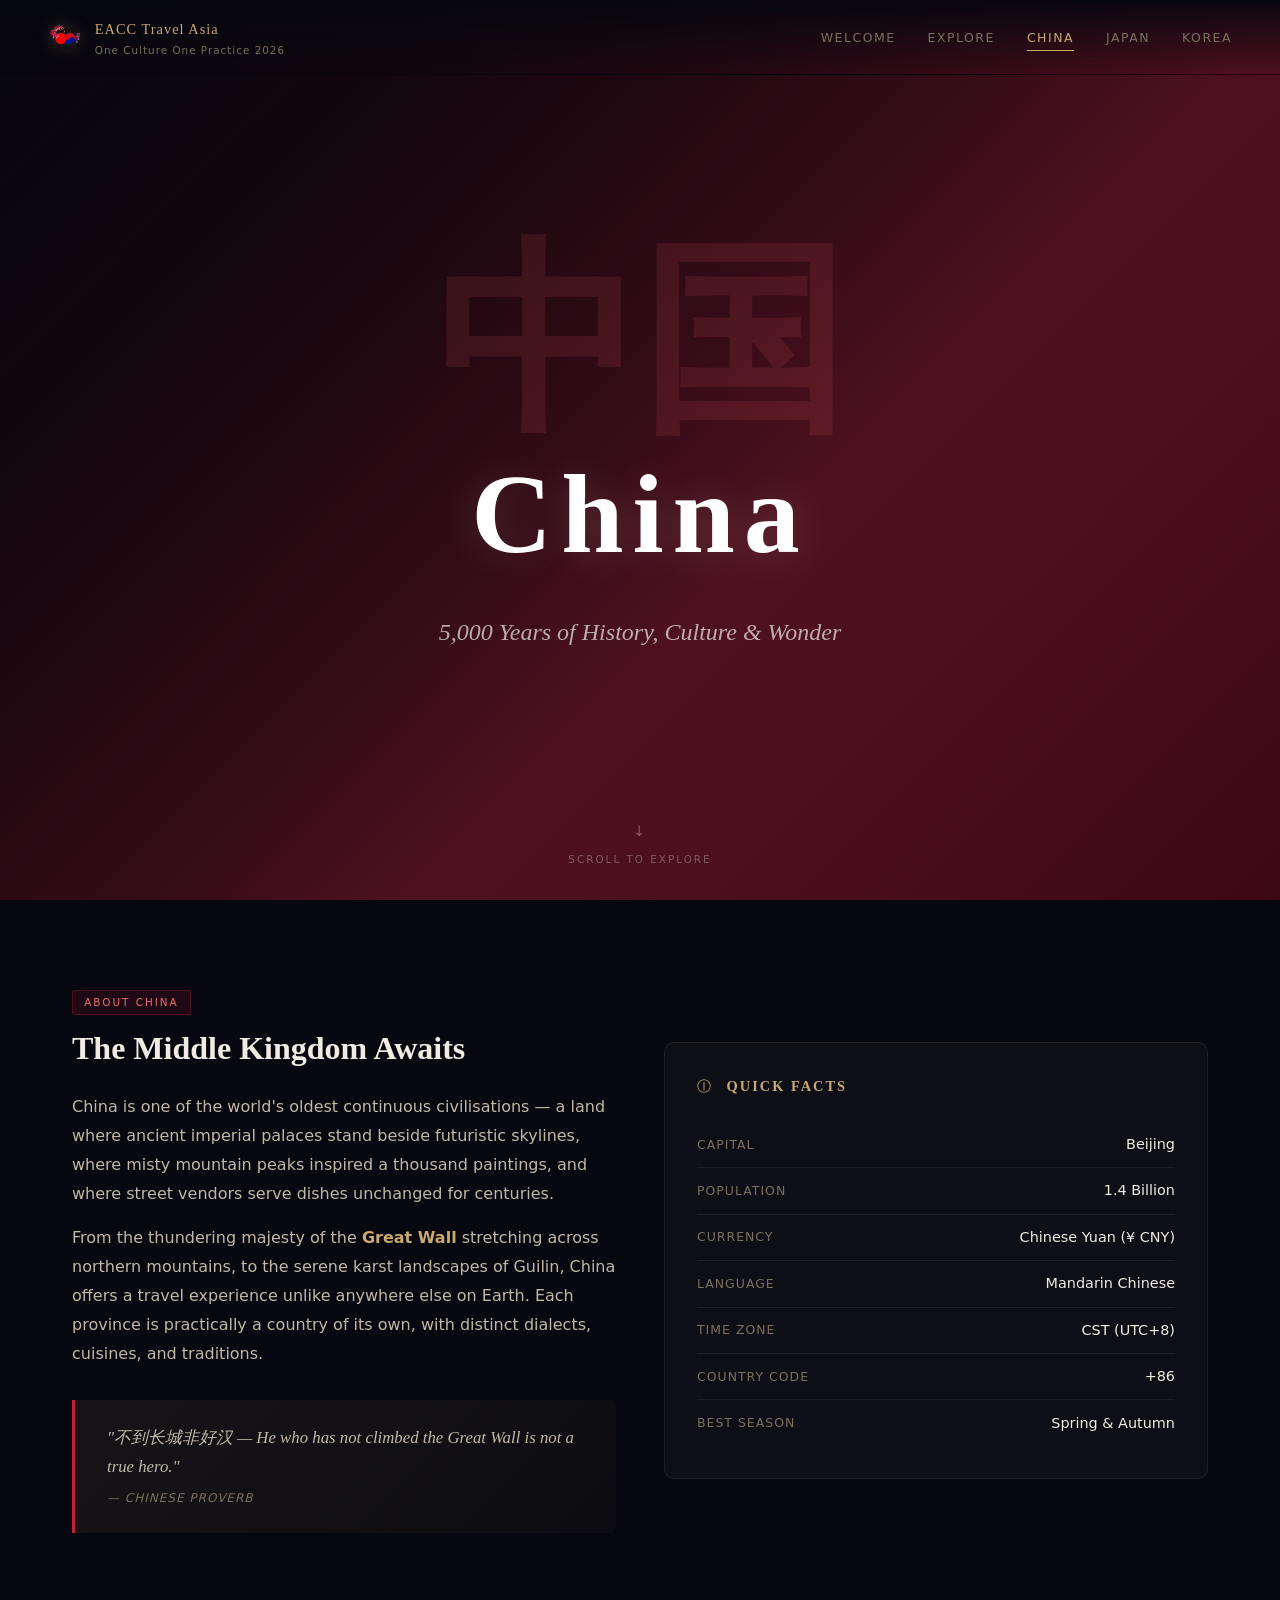
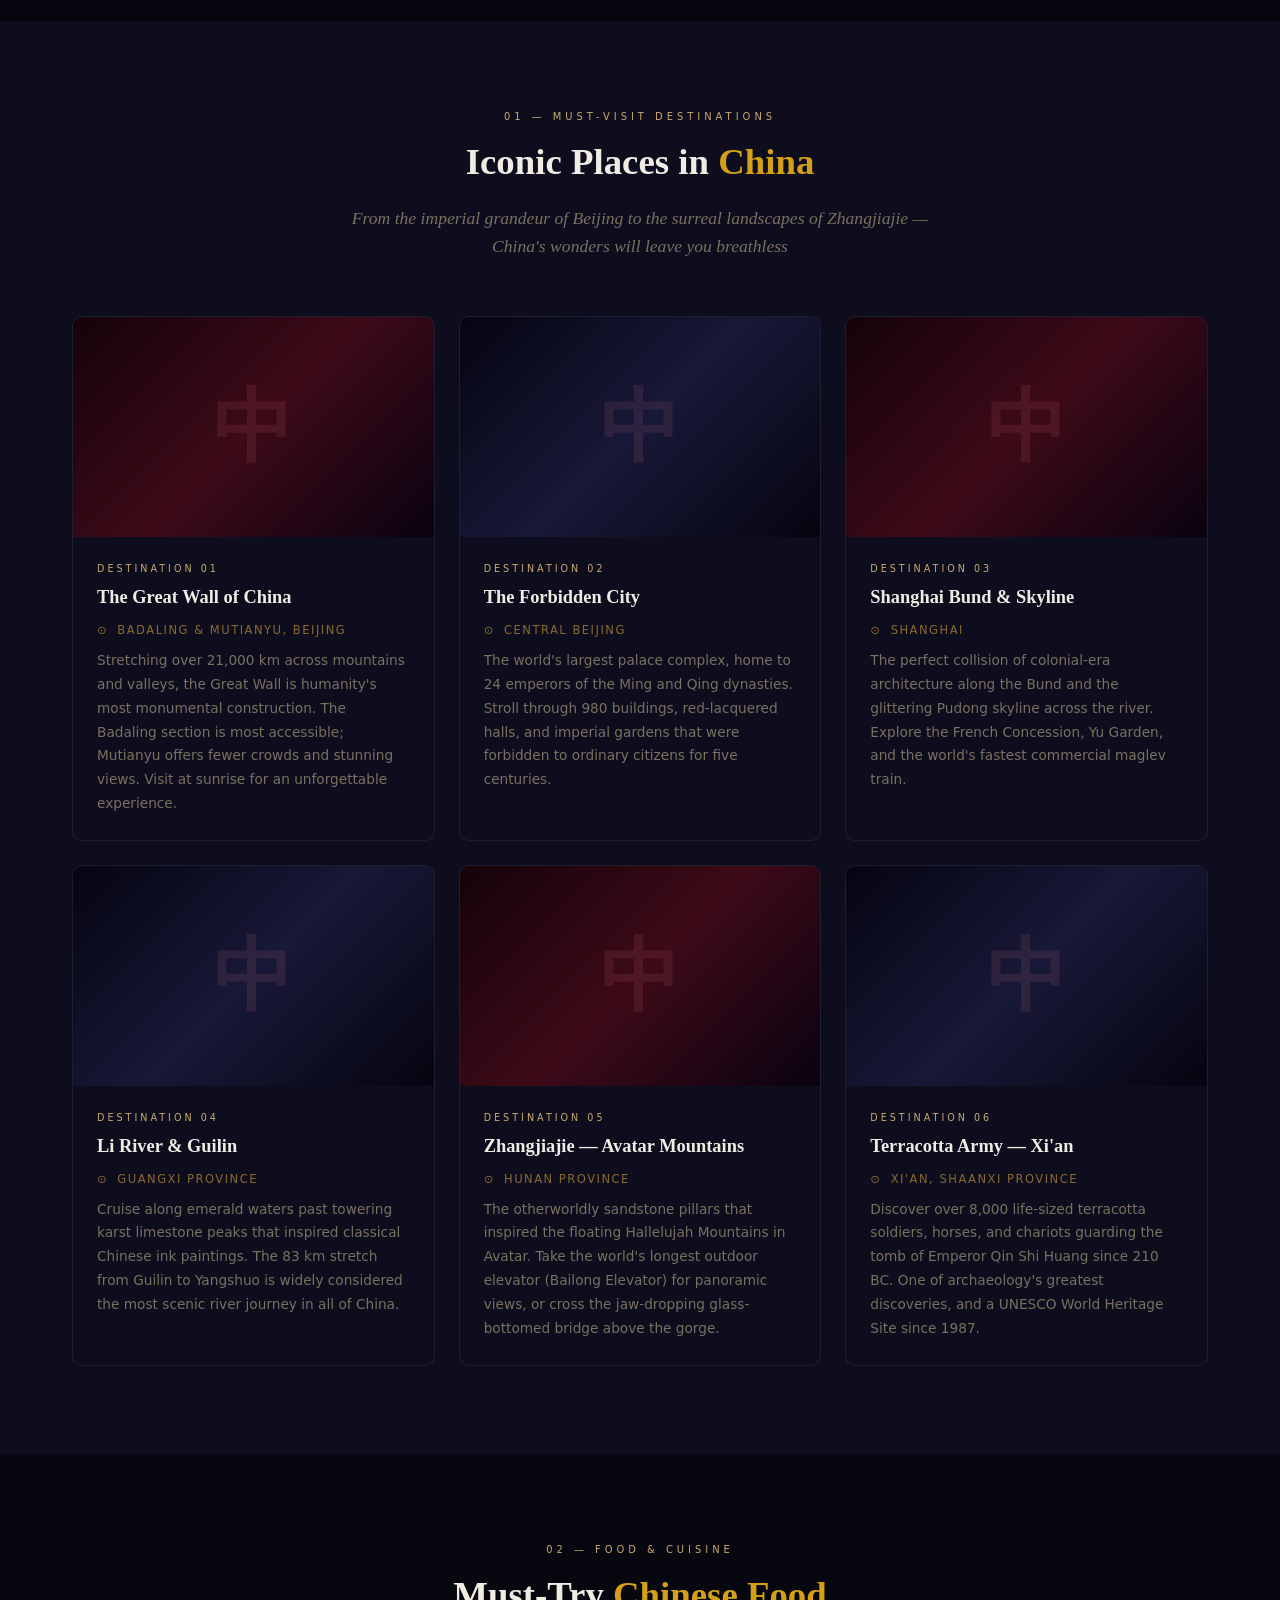
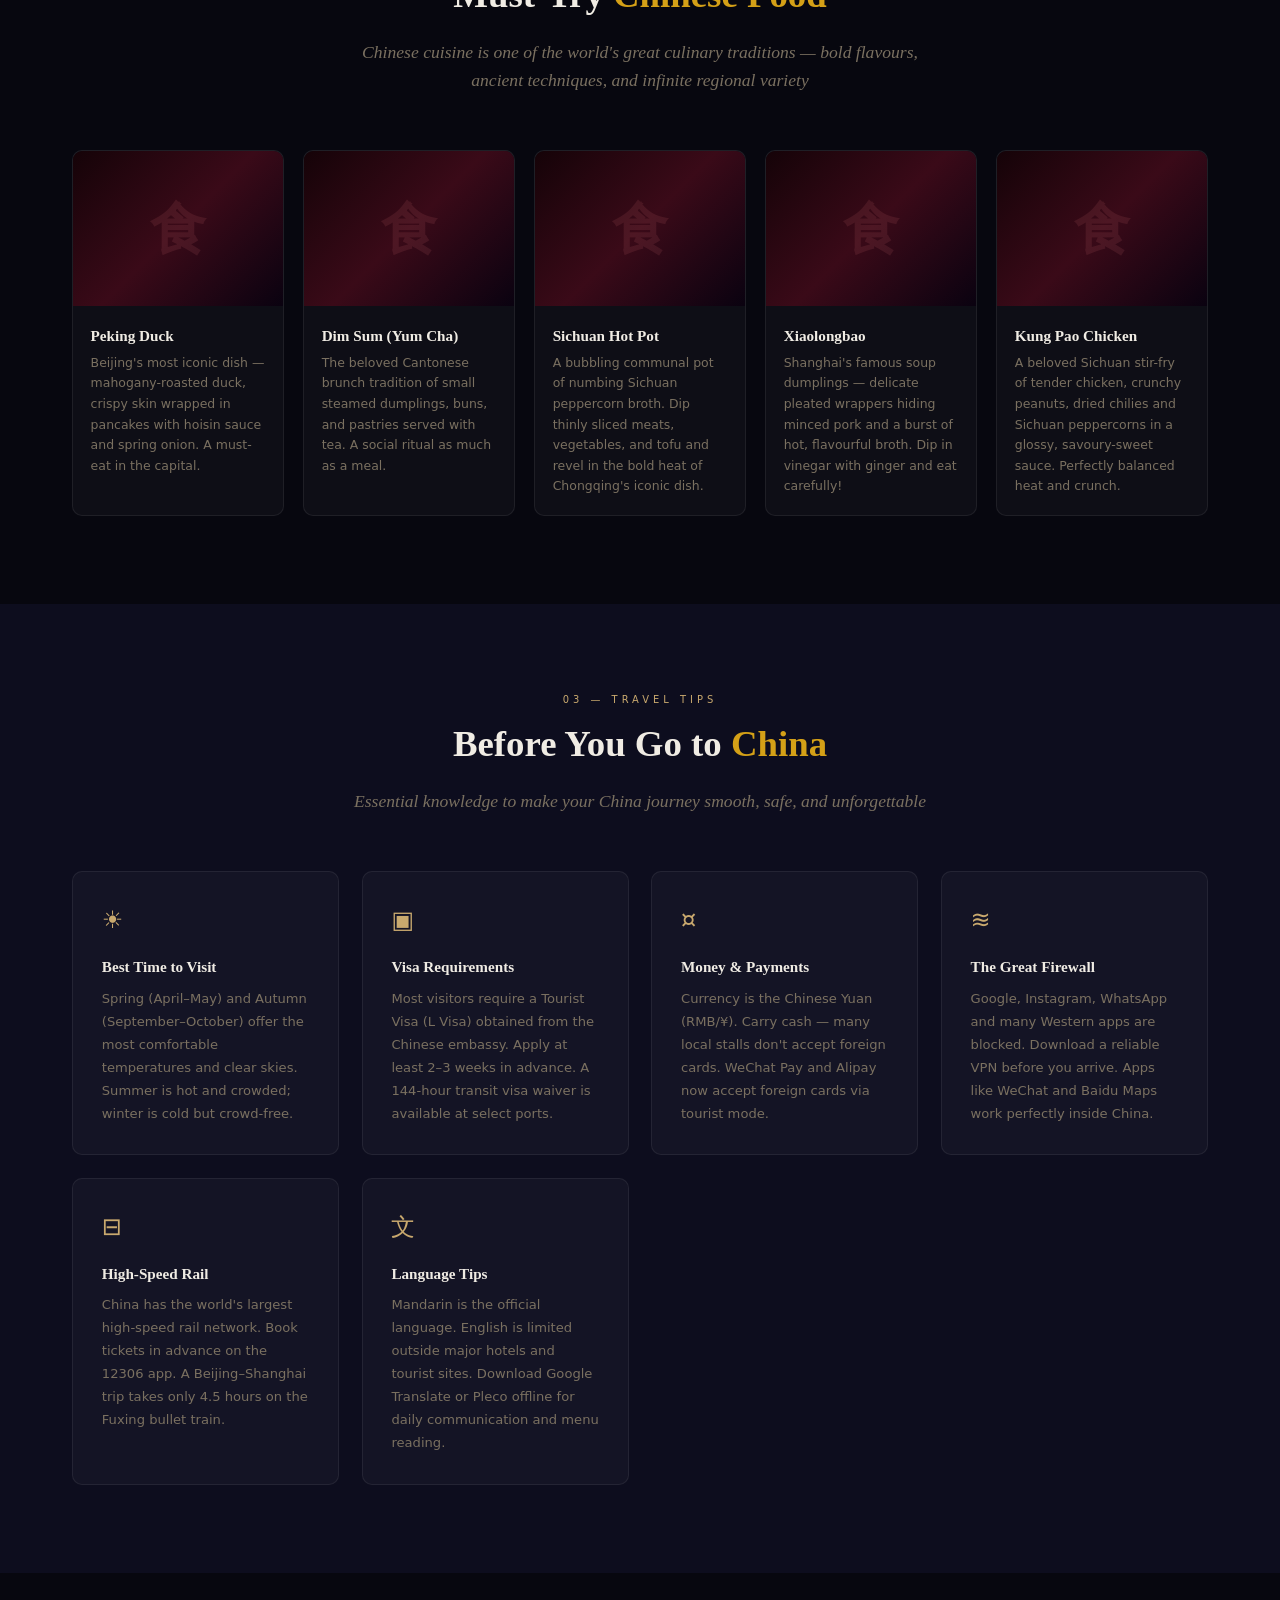
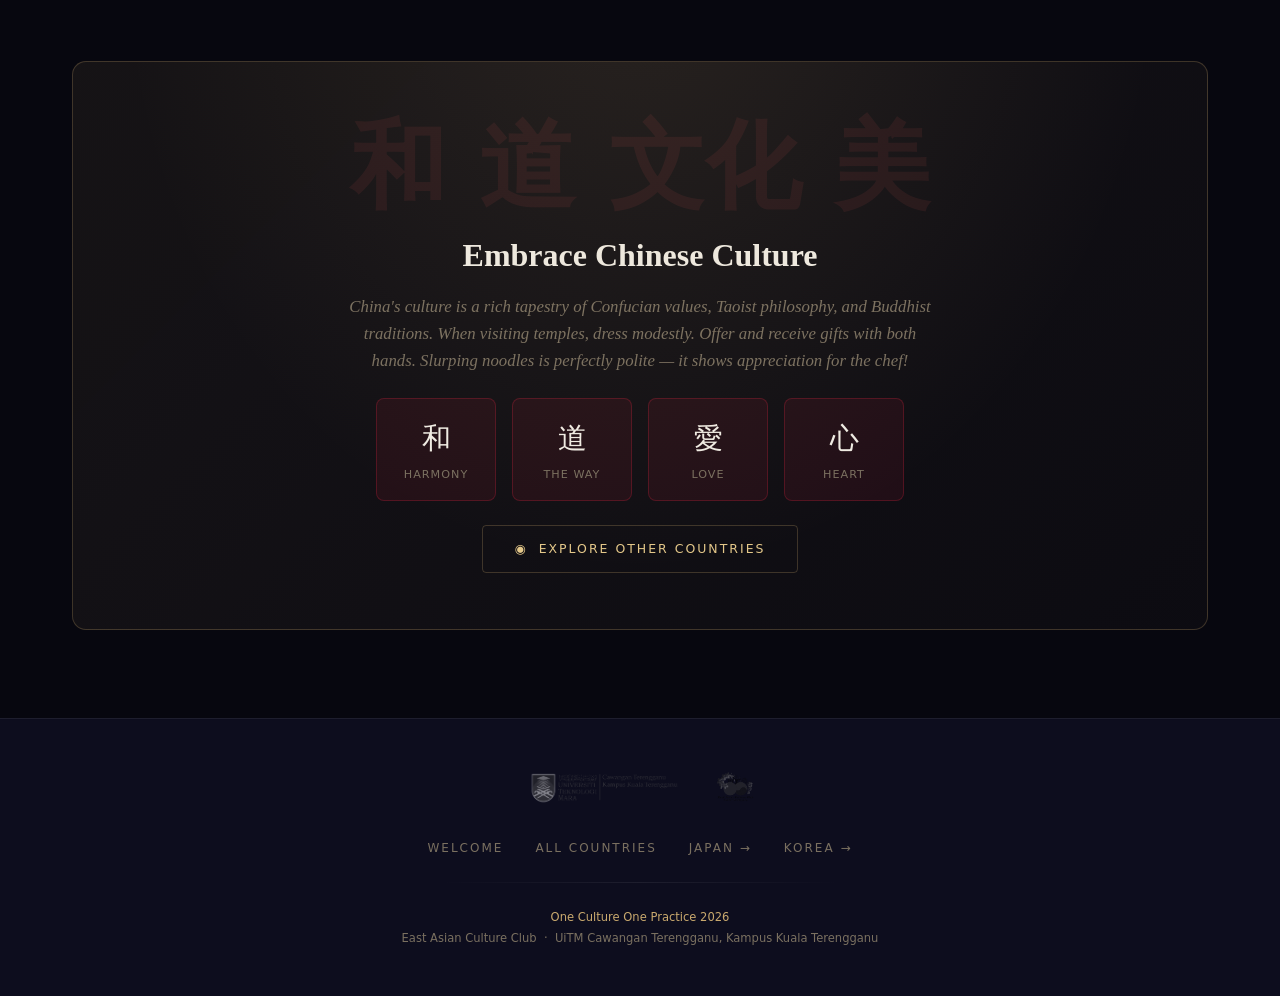
==== commit bd8048a6: "Lightweight: system fonts, CSS gradients, no external CDN" ====
--- a/china.html
+++ b/china.html
@@ -5,10 +5,6 @@
   <meta name="viewport" content="width=device-width, initial-scale=1.0">
   <title>China Travel Ideas — EACC One Culture One Practice 2026</title>
   <meta name="description" content="Discover China's must-visit destinations, food, and travel tips. Presented by EACC UiTM at One Culture One Practice 2026.">
-  <link rel="preconnect" href="https://fonts.googleapis.com">
-  <link rel="preconnect" href="https://fonts.gstatic.com" crossorigin>
-  <link href="https://fonts.googleapis.com/css2?family=Cinzel:wght@400;600;700&family=Cormorant+Garamond:ital,wght@0,300;0,400;0,600;1,300;1,400&family=Inter:wght@300;400;500;600;700&display=swap" rel="stylesheet">
-  <link rel="stylesheet" href="https://cdnjs.cloudflare.com/ajax/libs/font-awesome/6.5.0/css/all.min.css">
   <link rel="stylesheet" href="css/style.css">
   <style>
     .china-accent { color: var(--china-red); }
--- a/css/style.css
+++ b/css/style.css
@@ -29,7 +29,7 @@
 /* ---- Reset ---- */
 *, *::before, *::after { margin:0; padding:0; box-sizing:border-box; }
 html { scroll-behavior:smooth; font-size:16px; }
-body { background:var(--dark-bg); color:var(--text); font-family:'Inter',sans-serif; line-height:1.6; overflow-x:hidden; min-height:100vh; }
+body { background:var(--dark-bg); color:var(--text); font-family:system-ui,-apple-system,'Segoe UI',sans-serif; line-height:1.6; overflow-x:hidden; min-height:100vh; }
 img { max-width:100%; height:auto; display:block; }
 a { text-decoration:none; color:inherit; }
 ul { list-style:none; }
@@ -121,7 +121,7 @@
 
 /* Event Title */
 .event-title {
-  font-family:'Cinzel',serif;
+  font-family:Georgia,'Palatino Linotype',serif;
   font-size:clamp(2rem,6vw,4.2rem);
   font-weight:700; line-height:1.1; color:var(--text);
   margin-bottom:0.8rem;
@@ -131,7 +131,7 @@
 
 /* Taglines */
 .tagline {
-  font-family:'Cormorant Garamond',serif;
+  font-family:Georgia,serif;
   font-size:clamp(1rem,2.5vw,1.4rem);
   font-style:italic; color:var(--text-sub);
   margin-bottom:0.3rem; letter-spacing:1px;
@@ -162,7 +162,7 @@
   display:inline-flex; align-items:center; gap:0.8rem;
   background:linear-gradient(135deg, #b8943f, #e4c88a, #b8943f);
   background-size:200% 200%;
-  color:#1a0f00; font-family:'Cinzel',serif;
+  color:#1a0f00; font-family:Georgia,'Palatino Linotype',serif;
   font-size:0.9rem; font-weight:700;
   padding:1rem 2.8rem; border-radius:4px;
   letter-spacing:2.5px; text-transform:uppercase;
@@ -199,7 +199,7 @@
 
 .nav-brand { display:flex; align-items:center; gap:0.8rem; }
 .nav-brand img { height:34px; object-fit:contain; filter:drop-shadow(0 0 8px rgba(201,169,110,0.3)); }
-.nav-brand-text { font-family:'Cinzel',serif; font-size:0.9rem; color:var(--gold); letter-spacing:1px; line-height:1.2; }
+.nav-brand-text { font-family:Georgia,'Palatino Linotype',serif; font-size:0.9rem; color:var(--gold); letter-spacing:1px; line-height:1.2; }
 .nav-brand-sub { font-size:0.65rem; color:var(--text-muted); letter-spacing:1px; display:block; }
 
 .nav-links { display:flex; align-items:center; gap:2rem; }
@@ -253,8 +253,8 @@
 }
 
 .overline { font-size:0.65rem; text-transform:uppercase; letter-spacing:4px; color:var(--gold); margin-bottom:0.8rem; display:block; }
-.page-title { font-family:'Cinzel',serif; font-size:clamp(2rem,5vw,3.5rem); font-weight:700; color:var(--text); margin-bottom:1rem; }
-.page-subtitle { font-family:'Cormorant Garamond',serif; font-size:clamp(1rem,2vw,1.3rem); font-style:italic; color:var(--text-muted); max-width:520px; margin:0 auto; }
+.page-title { font-family:Georgia,'Palatino Linotype',serif; font-size:clamp(2rem,5vw,3.5rem); font-weight:700; color:var(--text); margin-bottom:1rem; }
+.page-subtitle { font-family:Georgia,serif; font-size:clamp(1rem,2vw,1.3rem); font-style:italic; color:var(--text-muted); max-width:520px; margin:0 auto; }
 
 /* Country Cards Grid */
 .countries-grid { display:grid; grid-template-columns:repeat(3,1fr); min-height:58vh; }
@@ -288,7 +288,7 @@
 }
 .country-card:hover .country-char { opacity:0.9; }
 
-.country-name { font-family:'Cinzel',serif; font-size:2rem; font-weight:700; color:#fff; margin-bottom:0.4rem; }
+.country-name { font-family:Georgia,'Palatino Linotype',serif; font-size:2rem; font-weight:700; color:#fff; margin-bottom:0.4rem; }
 
 .country-tag { font-size:0.7rem; color:rgba(255,255,255,0.45); text-transform:uppercase; letter-spacing:2px; margin-bottom:1rem; }
 
@@ -350,12 +350,12 @@
 .korea-body  .hero-script { color:#6fa3ef; }
 
 .hero-country-name {
-  font-family:'Cinzel',serif; font-size:clamp(3rem,9vw,7rem);
+  font-family:Georgia,'Palatino Linotype',serif; font-size:clamp(3rem,9vw,7rem);
   font-weight:700; color:#fff;
   text-shadow:0 2px 40px rgba(255,255,255,0.15); letter-spacing:0.08em;
 }
 .hero-country-sub {
-  font-family:'Cormorant Garamond',serif;
+  font-family:Georgia,serif;
   font-size:clamp(1rem,2.5vw,1.5rem); font-style:italic;
   color:rgba(255,255,255,0.65); margin-top:0.6rem;
 }
@@ -370,6 +370,10 @@
 .hero-scroll-hint i { font-size:0.9rem; }
 @keyframes scrollBounce { 0%,100%{transform:translateX(-50%) translateY(0)} 50%{transform:translateX(-50%) translateY(9px)} }
 
+/* Fix iOS background-attachment: fixed bug */
+.hero-bg { background-attachment: scroll; }
+@media(min-width:1024px) { .hero-bg { background-attachment: fixed; } }
+
 /* Sections */
 .section { padding:5.5rem 0; }
 .section-alt { background:var(--bg-2); }
@@ -377,8 +381,8 @@
 
 .section-header { text-align:center; margin-bottom:3.5rem; }
 .section-number { font-size:0.62rem; text-transform:uppercase; letter-spacing:4px; color:var(--gold); margin-bottom:0.5rem; display:block; }
-.section-title { font-family:'Cinzel',serif; font-size:clamp(1.4rem,4vw,2.3rem); color:var(--text); margin-bottom:0.8rem; }
-.section-desc { font-family:'Cormorant Garamond',serif; font-size:1.1rem; font-style:italic; color:var(--text-muted); max-width:580px; margin:0 auto; }
+.section-title { font-family:Georgia,'Palatino Linotype',serif; font-size:clamp(1.4rem,4vw,2.3rem); color:var(--text); margin-bottom:0.8rem; }
+.section-desc { font-family:Georgia,serif; font-size:1.1rem; font-style:italic; color:var(--text-muted); max-width:580px; margin:0 auto; }
 
 /* Intro Section */
 .intro-grid { display:grid; grid-template-columns:1fr 1fr; gap:3rem; align-items:center; }
@@ -388,7 +392,7 @@
 .intro-text .highlight { color:var(--gold); font-weight:600; }
 
 .quick-facts { background:var(--bg-card); border:1px solid var(--border-subtle); border-radius:10px; padding:2rem; }
-.quick-facts h3 { font-family:'Cinzel',serif; font-size:0.9rem; color:var(--gold); text-transform:uppercase; letter-spacing:2px; margin-bottom:1.5rem; }
+.quick-facts h3 { font-family:Georgia,'Palatino Linotype',serif; font-size:0.9rem; color:var(--gold); text-transform:uppercase; letter-spacing:2px; margin-bottom:1.5rem; }
 .fact-row { display:flex; justify-content:space-between; align-items:center; padding:0.7rem 0; border-bottom:1px solid var(--border-subtle); }
 .fact-row:last-child { border-bottom:none; }
 .fact-key { font-size:0.78rem; text-transform:uppercase; letter-spacing:1px; color:var(--text-muted); }
@@ -399,12 +403,12 @@
   border-left:3px solid var(--gold); border-radius:0 8px 8px 0;
   padding:1.5rem 2rem; margin-top:2rem;
 }
-.quote-block blockquote { font-family:'Cormorant Garamond',serif; font-size:1.05rem; font-style:italic; color:var(--text-sub); line-height:1.7; }
+.quote-block blockquote { font-family:Georgia,serif; font-size:1.05rem; font-style:italic; color:var(--text-sub); line-height:1.7; }
 .quote-block cite { font-size:0.75rem; color:var(--text-muted); text-transform:uppercase; letter-spacing:1px; display:block; margin-top:0.5rem; }
 
 /* Destinations Grid */
-.destinations-grid { display:grid; grid-template-columns:repeat(auto-fill,minmax(340px,1fr)); gap:1.5rem; }
-@media(max-width:480px) { .destinations-grid { grid-template-columns:1fr; } }
+.destinations-grid { display:grid; grid-template-columns:repeat(auto-fill,minmax(min(340px,100%),1fr)); gap:1.5rem; }
+@media(max-width:680px) { .destinations-grid { grid-template-columns:1fr; } }
 
 .dest-card {
   border-radius:10px; overflow:hidden;
@@ -420,12 +424,13 @@
 
 .dest-info { padding:1.5rem; }
 .dest-rank { font-size:0.6rem; text-transform:uppercase; letter-spacing:3px; color:var(--gold); margin-bottom:0.4rem; display:block; }
-.dest-name { font-family:'Cinzel',serif; font-size:1.15rem; color:var(--text); margin-bottom:0.5rem; }
+.dest-name { font-family:Georgia,'Palatino Linotype',serif; font-size:1.15rem; color:var(--text); margin-bottom:0.5rem; }
 .dest-location { font-size:0.72rem; color:var(--gold-dark); text-transform:uppercase; letter-spacing:1.5px; margin-bottom:0.6rem; }
 .dest-desc { font-size:0.855rem; color:var(--text-muted); line-height:1.75; }
 
 /* Food Section */
-.food-grid { display:grid; grid-template-columns:repeat(auto-fill,minmax(210px,1fr)); gap:1.2rem; }
+.food-grid { display:grid; grid-template-columns:repeat(auto-fill,minmax(min(200px,100%),1fr)); gap:1.2rem; }
+@media(max-width:480px) { .food-grid { grid-template-columns:1fr; } }
 .food-card {
   background:var(--bg-card); border:1px solid var(--border-subtle);
   border-radius:10px; overflow:hidden;
@@ -436,7 +441,7 @@
 .food-img { width:100%; height:100%; object-fit:cover; transition:transform 0.6s ease; }
 .food-card:hover .food-img { transform:scale(1.08); }
 .food-info { padding:1.1rem; }
-.food-name { font-family:'Cinzel',serif; font-size:0.95rem; color:var(--text); margin-bottom:0.3rem; }
+.food-name { font-family:Georgia,'Palatino Linotype',serif; font-size:0.95rem; color:var(--text); margin-bottom:0.3rem; }
 .food-desc { font-size:0.78rem; color:var(--text-muted); line-height:1.65; }
 
 /* Tips Section */
@@ -448,7 +453,7 @@
 }
 .tip-card:hover { border-color:var(--border); box-shadow:var(--glow); transform:translateY(-3px); }
 .tip-icon { font-size:1.5rem; color:var(--gold); margin-bottom:1rem; }
-.tip-title { font-family:'Cinzel',serif; font-size:0.95rem; color:var(--text); margin-bottom:0.5rem; }
+.tip-title { font-family:Georgia,'Palatino Linotype',serif; font-size:0.95rem; color:var(--text); margin-bottom:0.5rem; }
 .tip-text { font-size:0.82rem; color:var(--text-muted); line-height:1.75; }
 
 /* Cultural Banner */
@@ -466,8 +471,8 @@
   font-size:clamp(3rem,8vw,6rem); opacity:0.08; line-height:1;
   margin-bottom:1rem; font-weight:900; pointer-events:none;
 }
-.cultural-banner h2 { font-family:'Cinzel',serif; font-size:clamp(1.3rem,3vw,2rem); color:var(--text); margin-bottom:0.8rem; }
-.cultural-banner p { font-family:'Cormorant Garamond',serif; font-size:1.05rem; font-style:italic; color:var(--text-muted); max-width:600px; margin:0 auto 1.5rem; }
+.cultural-banner h2 { font-family:Georgia,'Palatino Linotype',serif; font-size:clamp(1.3rem,3vw,2rem); color:var(--text); margin-bottom:0.8rem; }
+.cultural-banner p { font-family:Georgia,serif; font-size:1.05rem; font-style:italic; color:var(--text-muted); max-width:600px; margin:0 auto 1.5rem; }
 .explore-more-btn {
   display:inline-flex; align-items:center; gap:0.7rem;
   padding:0.8rem 2rem; border:1px solid var(--border);
@@ -510,16 +515,120 @@
    ================================================ */
 @media(max-width:768px) {
   .landing-content { padding:2rem 1.5rem; }
-  .logo-item img { height:55px; }
+  .logo-row { gap:1.2rem; }
+  .logo-item img { height:50px; }
   .event-title { font-size:clamp(1.7rem,8vw,3rem); }
-  .section { padding:3.5rem 0; }
+  .section { padding:3rem 0; }
   .intro-grid { grid-template-columns:1fr; }
   .cultural-banner { padding:2.5rem 1.5rem; }
   .tip-card, .dest-card { border-radius:8px; }
+  .tips-grid { grid-template-columns:1fr; }
+  .country-card-content { padding:1.8rem; }
+  .country-name { font-size:1.6rem; }
+  .main-hero { padding:6rem 1.5rem 3rem; }
+  .container { padding:0 1.2rem; }
+  .section-header { margin-bottom:2.5rem; }
+  .quick-facts { padding:1.5rem; }
 }
 
 @media(max-width:480px) {
   .event-info { grid-template-columns:1fr 1fr; }
-  .food-grid { grid-template-columns:1fr 1fr; }
-  .tips-grid { grid-template-columns:1fr; }
-}
+  .logo-row { flex-direction:column; gap:1rem; }
+  .logo-divider { display:none; }
+  .cultural-values { gap:0.4rem; }
+  .value-tag { font-size:0.6rem; padding:0.25rem 0.6rem; }
+  .hero-country-name { font-size:clamp(2.2rem,10vw,4rem); }
+  .dest-img-wrap { height:180px; }
+}
+
+/* ================================================
+   ZERO-DEPENDENCY OVERRIDES
+   System fonts · Unicode icons · CSS gradients
+   ================================================ */
+
+/* Font Awesome Unicode fallbacks — no CDN needed */
+.fa-solid, .fa-regular { font-family:inherit; font-style:normal; font-weight:normal; display:inline-block; }
+.fa-star::before          { content:'✦'; }
+.fa-location-dot::before  { content:'⊙'; }
+.fa-calendar::before      { content:'◈'; }
+.fa-users::before         { content:'◎'; }
+.fa-chevron-down::before  { content:'↓'; }
+.fa-arrow-right::before   { content:'→'; }
+.fa-circle-info::before   { content:'ⓘ'; }
+.fa-sun::before           { content:'☀'; }
+.fa-passport::before      { content:'▣'; }
+.fa-money-bill-wave::before { content:'¤'; }
+.fa-wifi::before          { content:'≋'; }
+.fa-train-subway::before  { content:'⊟'; }
+.fa-train::before         { content:'⊟'; }
+.fa-language::before      { content:'文'; }
+.fa-globe::before         { content:'◉'; }
+.fa-tree::before          { content:'✿'; }
+.fa-credit-card::before   { content:'▢'; }
+.fa-hands::before         { content:'❋'; }
+.fa-shoe-prints::before   { content:'⊙'; }
+.fa-leaf::before          { content:'♧'; }
+.fa-bus::before           { content:'⊡'; }
+.fa-mobile-screen::before { content:'▯'; }
+.fa-spa::before           { content:'❧'; }
+.fa-store::before         { content:'⊞'; }
+
+/* Hide external images — replaced by CSS gradients below */
+.dest-img, .dest-img-overlay, .food-img { display:none; }
+
+/* Destination card gradient placeholders */
+.dest-img-wrap { background:linear-gradient(135deg, var(--bg-2), #1a1a3a); }
+.dest-img-wrap::after {
+  content:'';
+  position:absolute; top:50%; left:50%;
+  transform:translate(-50%,-50%);
+  font-size:5rem; font-weight:900; opacity:0.1; line-height:1; pointer-events:none;
+}
+.china-body .dest-img-wrap { background:linear-gradient(135deg,#150308,#3d0a18,#0a0210); }
+.china-body .dest-card:nth-child(even) .dest-img-wrap { background:linear-gradient(135deg,#050512,#181838,#050510); }
+.china-body .dest-img-wrap::after  { content:'中'; color:#ff8a8a; }
+
+.japan-body .dest-img-wrap { background:linear-gradient(135deg,#150205,#3a0812,#0a0208); }
+.japan-body .dest-card:nth-child(even) .dest-img-wrap { background:linear-gradient(135deg,#120218,#351540,#100215); }
+.japan-body .dest-img-wrap::after  { content:'日'; color:#ffb7c5; }
+
+.korea-body .dest-img-wrap { background:linear-gradient(135deg,#020515,#081540,#020510); }
+.korea-body .dest-card:nth-child(even) .dest-img-wrap { background:linear-gradient(135deg,#150205,#401015,#150205); }
+.korea-body .dest-img-wrap::after  { content:'韓'; color:#7aaff0; }
+
+/* Food card gradient placeholders */
+.food-img-wrap { background:linear-gradient(135deg,var(--bg-2),#1a1a2a); position:relative; }
+.food-img-wrap::after {
+  content:'食';
+  position:absolute; top:50%; left:50%;
+  transform:translate(-50%,-50%);
+  font-size:3.5rem; font-weight:900; opacity:0.1; line-height:1; pointer-events:none;
+}
+.china-body .food-img-wrap  { background:linear-gradient(135deg,#150308,#3a0a18,#0a0210); }
+.china-body .food-img-wrap::after  { color:#ff8a8a; }
+.japan-body .food-img-wrap  { background:linear-gradient(135deg,#150205,#3a0810,#0a0210); }
+.japan-body .food-img-wrap::after  { color:#ffb7c5; }
+.korea-body .food-img-wrap  { background:linear-gradient(135deg,#020515,#081540,#020310); }
+.korea-body .food-img-wrap::after  { content:'식'; color:#7aaff0; }
+
+/* Hero gradient backgrounds — override Unsplash inline background-image */
+.china-body .hero-bg {
+  background-image:linear-gradient(135deg,#0a0008 0%,#3a0810 30%,#6b1525 60%,#1a0308 100%) !important;
+}
+.japan-body .hero-bg {
+  background-image:linear-gradient(135deg,#0a0005 0%,#380510 30%,#6b0820 60%,#180308 100%) !important;
+}
+.korea-body .hero-bg {
+  background-image:linear-gradient(135deg,#00030f 0%,#060d35 30%,#0f1e60 60%,#040b2a 100%) !important;
+}
+
+/* Main page country card gradients — override Unsplash inline background-image */
+.card-china .country-card-bg {
+  background-image:linear-gradient(160deg,#1a0008,#6b1020,#9b1525,#2a0508) !important;
+}
+.card-japan .country-card-bg {
+  background-image:linear-gradient(160deg,#1a0005,#6b0818,#9b0820,#2a0508) !important;
+}
+.card-korea .country-card-bg {
+  background-image:linear-gradient(160deg,#00051a,#0d1850,#1a2e70,#001028) !important;
+}
